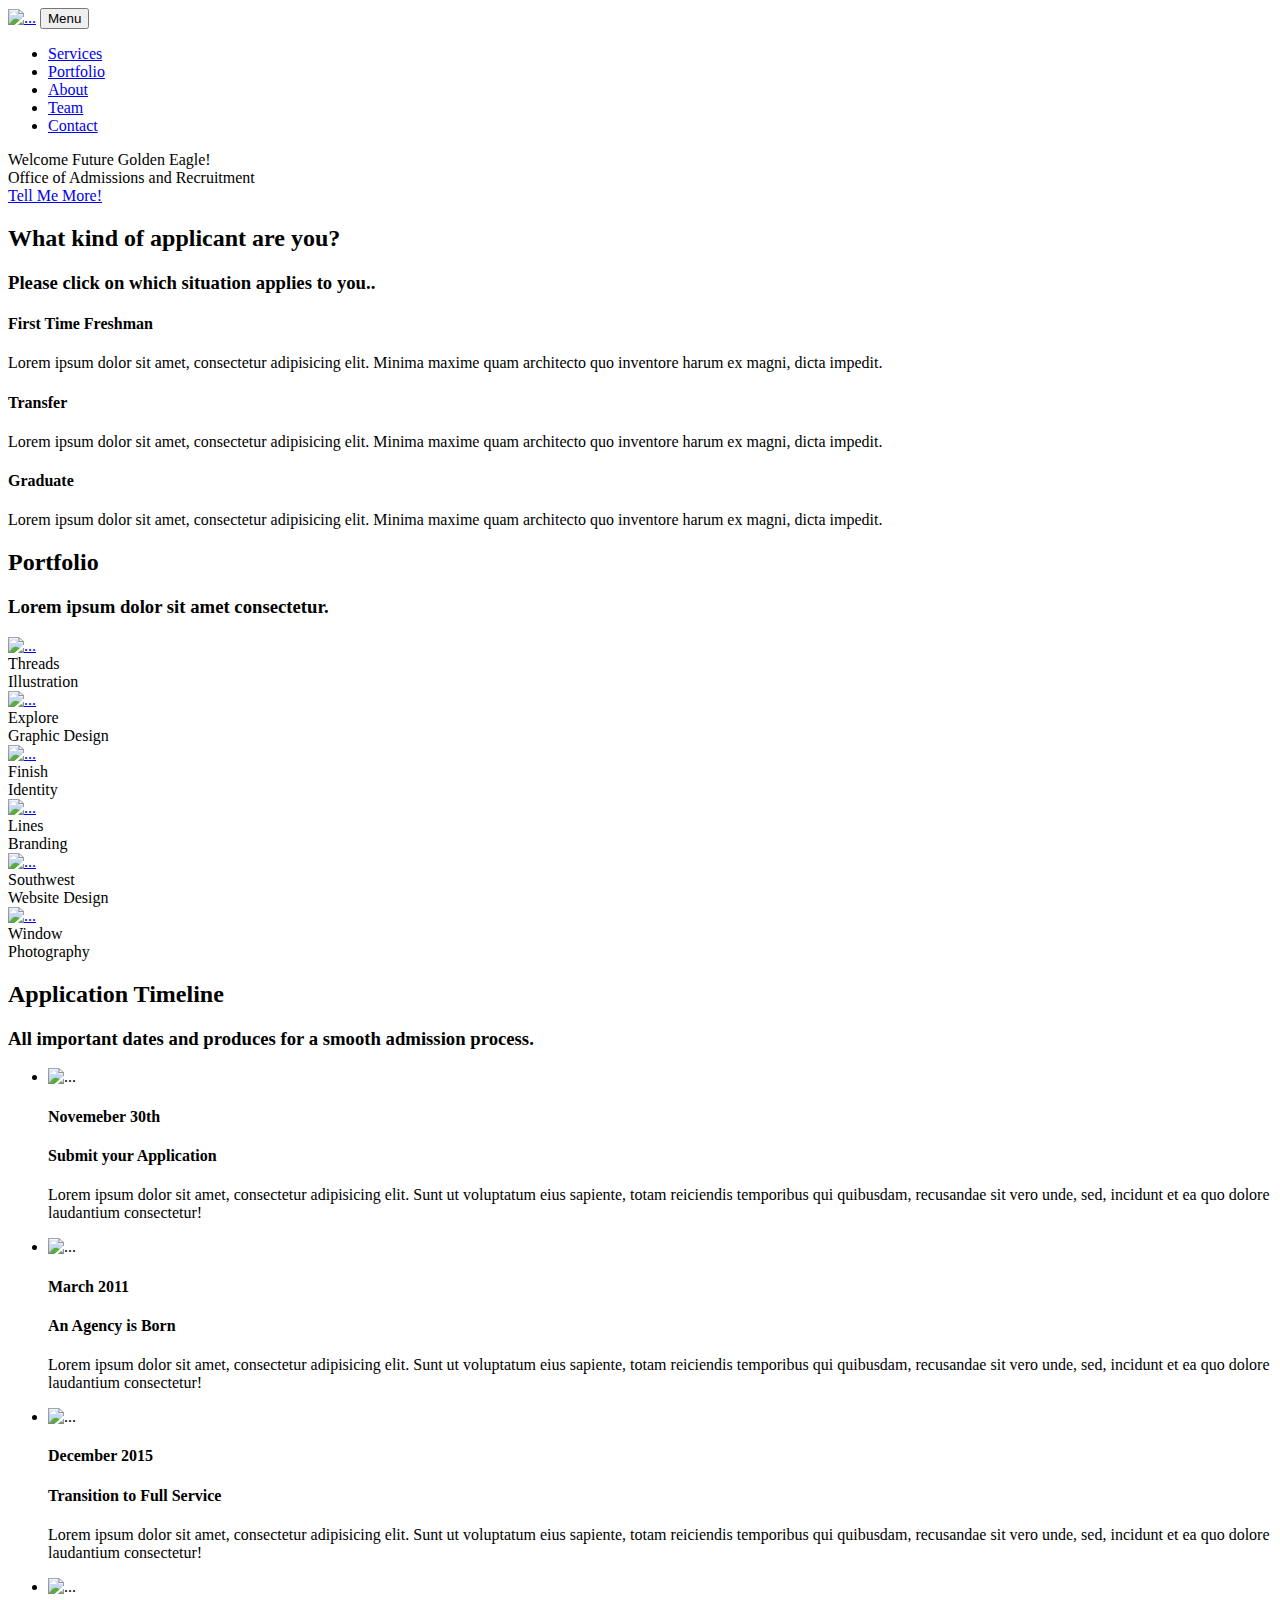
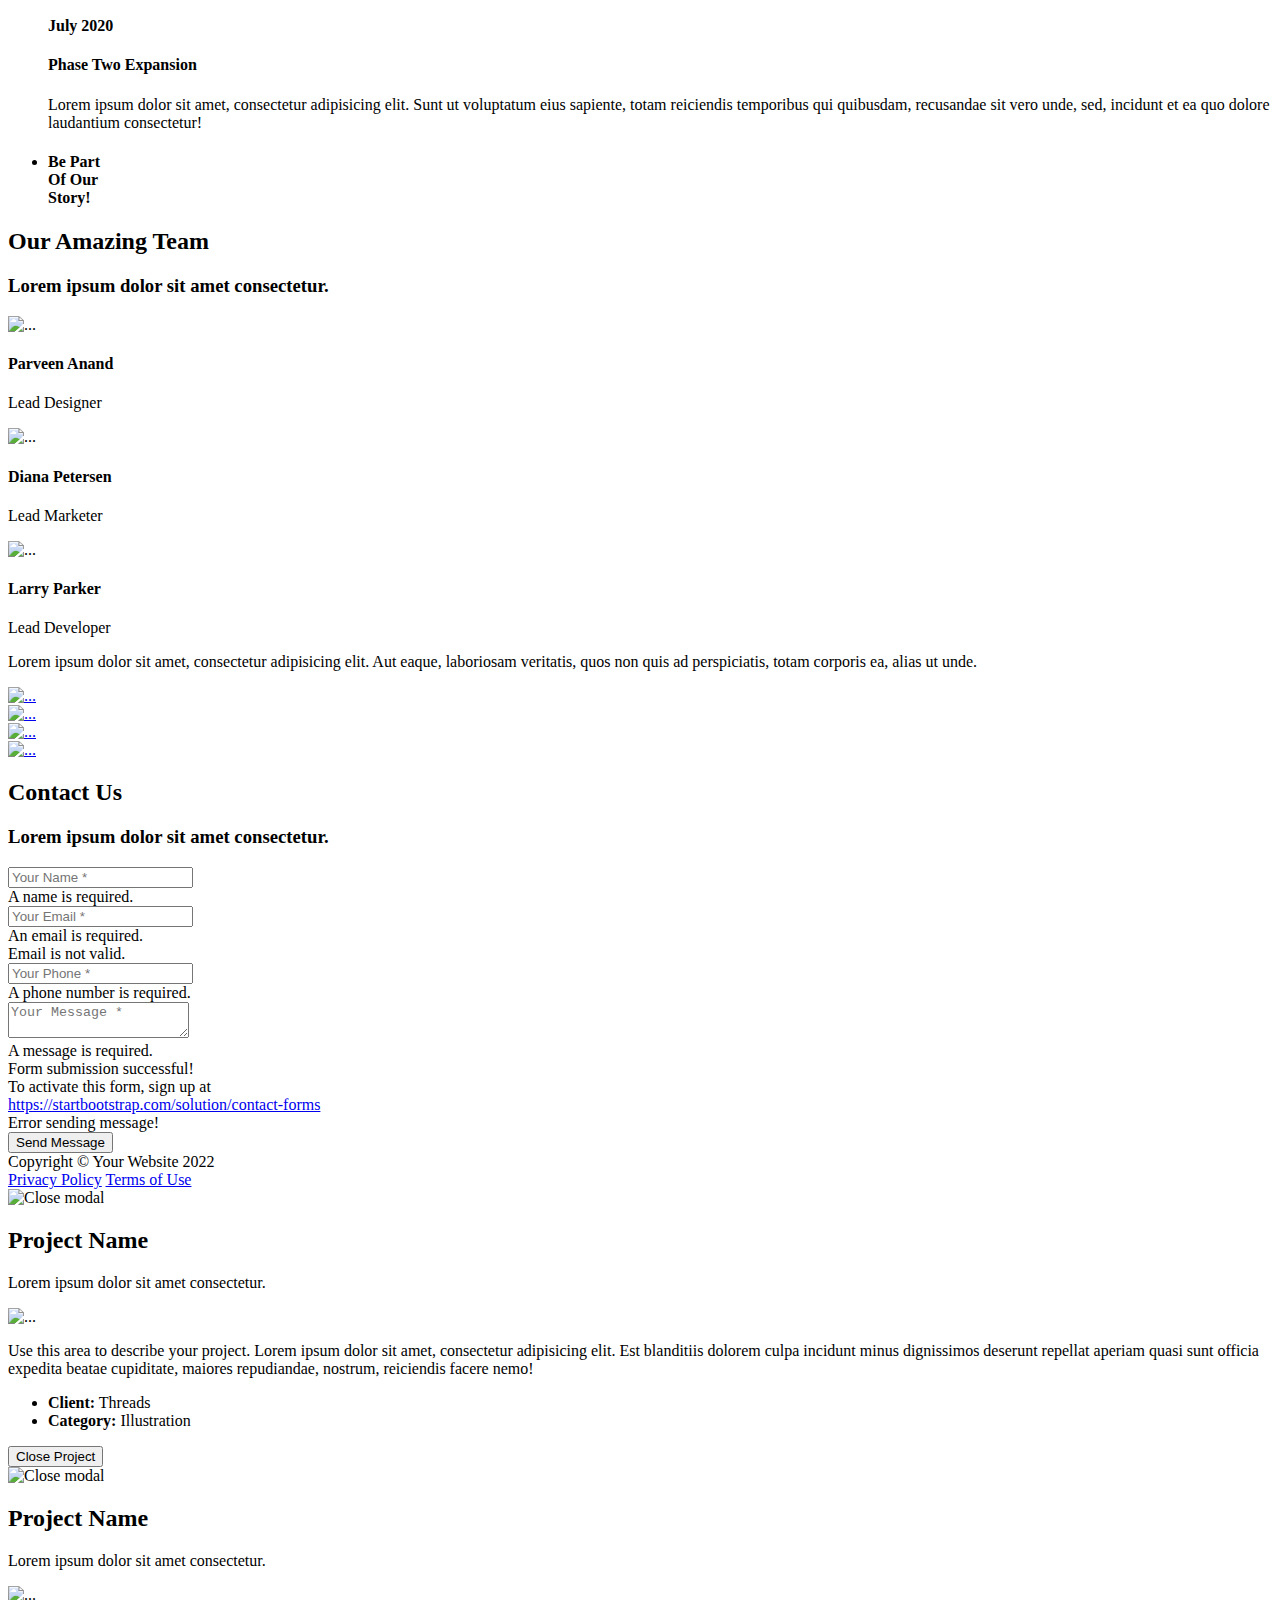
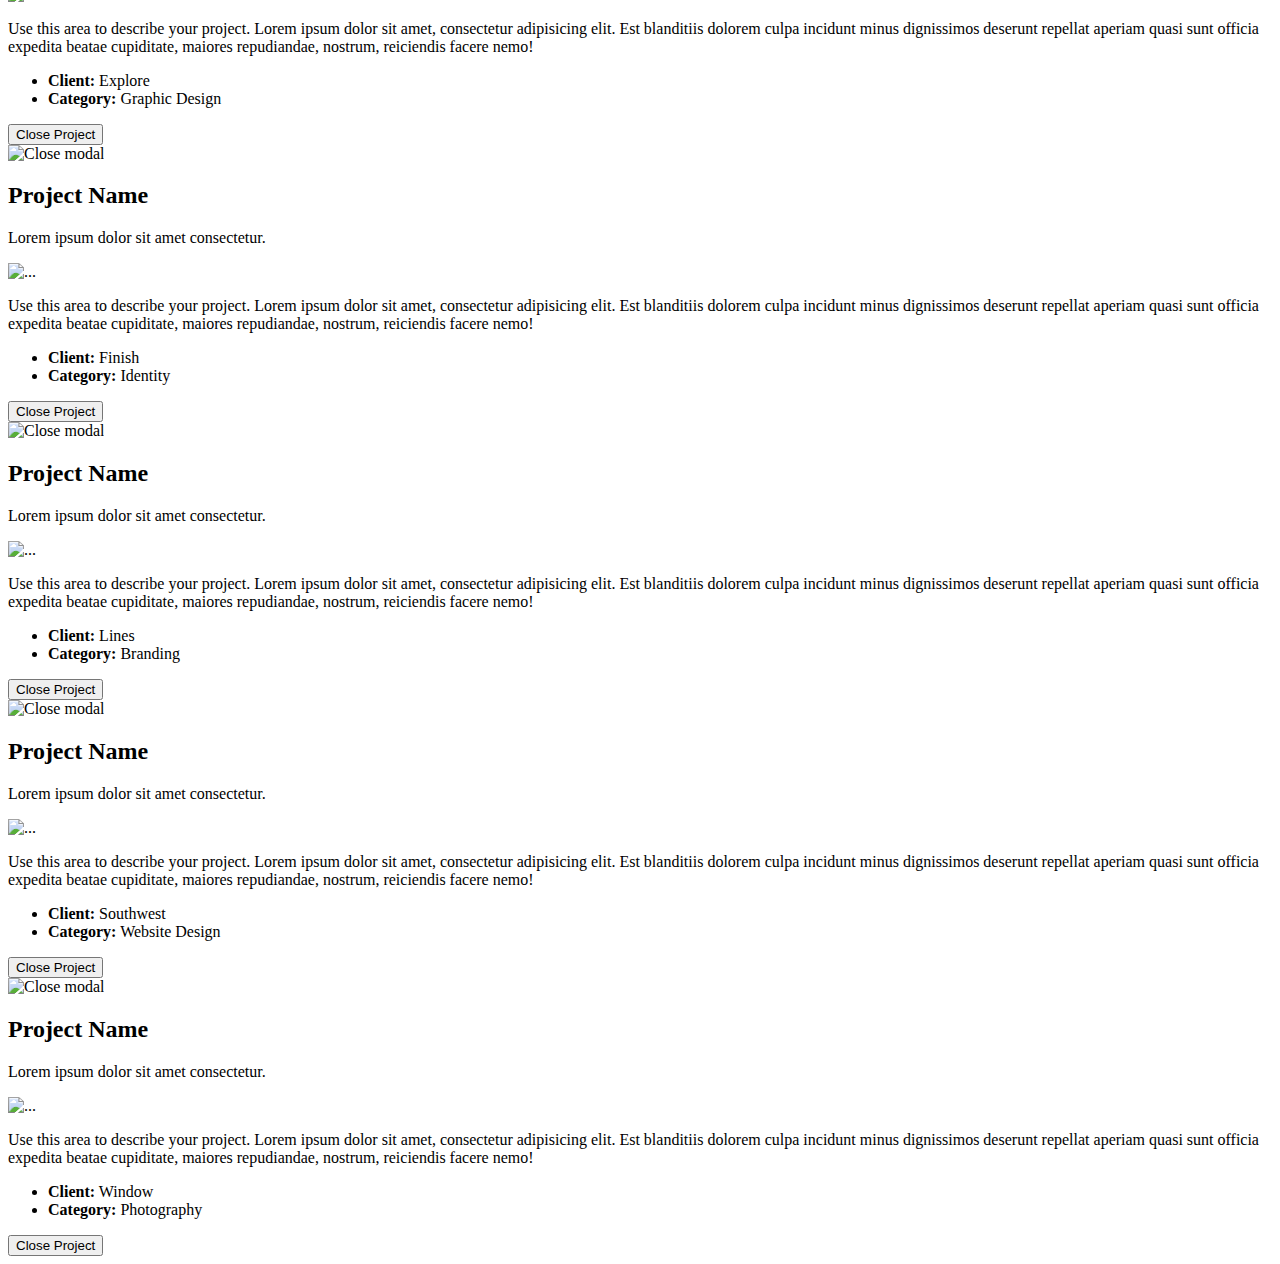
==== index.html @ dc0c499d "Add files via upload" ====
<!DOCTYPE html>
<html lang="en">
    <head>
        <meta charset="utf-8" />
        <meta name="viewport" content="width=device-width, initial-scale=1, shrink-to-fit=no" />
        <meta name="description" content="" />
        <meta name="author" content="" />
        <title>Agency - Start Bootstrap Theme</title>
        <!-- Favicon-->
        <link rel="icon" type="image/x-icon" href="assets/favicon.ico" />
        <!-- Font Awesome icons (free version)-->
        <script src="https://use.fontawesome.com/releases/v6.1.0/js/all.js" crossorigin="anonymous"></script>
        <!-- Google fonts-->
        <link href="https://fonts.googleapis.com/css?family=Montserrat:400,700" rel="stylesheet" type="text/css" />
        <link href="https://fonts.googleapis.com/css?family=Roboto+Slab:400,100,300,700" rel="stylesheet" type="text/css" />
        <!-- Core theme CSS (includes Bootstrap)-->
        <link href="css/styles.css" rel="stylesheet" />
    </head>
    <body id="page-top">
        <!-- Navigation-->
        <nav class="navbar navbar-expand-lg navbar-dark fixed-top" id="mainNav">
            <div class="container">
                <a class="navbar-brand" href="#page-top"><img src="assets/img/navbar-logo.svg" alt="..." /></a>
                <button class="navbar-toggler" type="button" data-bs-toggle="collapse" data-bs-target="#navbarResponsive" aria-controls="navbarResponsive" aria-expanded="false" aria-label="Toggle navigation">
                    Menu
                    <i class="fas fa-bars ms-1"></i>
                </button>
                <div class="collapse navbar-collapse" id="navbarResponsive">
                    <ul class="navbar-nav text-uppercase ms-auto py-4 py-lg-0">
                        <li class="nav-item"><a class="nav-link" href="#services">Services</a></li>
                        <li class="nav-item"><a class="nav-link" href="#portfolio">Portfolio</a></li>
                        <li class="nav-item"><a class="nav-link" href="#about">About</a></li>
                        <li class="nav-item"><a class="nav-link" href="#team">Team</a></li>
                        <li class="nav-item"><a class="nav-link" href="#contact">Contact</a></li>
                    </ul>
                </div>
            </div>
        </nav>
        <!-- Masthead-->
        <header class="masthead">
            <div class="container">
                <div class="masthead-subheading">Welcome Future Golden Eagle!</div>
                <div class="masthead-heading text-uppercase">Office of Admissions and Recruitment</div>
                <a class="btn btn-primary btn-xl text-uppercase" href="#services">Tell Me More!</a>
            </div>
        </header>
        <!-- Services-->
        <section class="page-section" id="services">
            <div class="container">
                <div class="text-center">
                    <h2 class="section-heading text-uppercase">What kind of applicant are you?</h2>
                    <h3 class="section-subheading text-muted">Please click on which situation applies to you..</h3>
                </div>
                <div class="row text-center">
                    <div class="col-md-4">
                        <span class="fa-stack fa-4x">
                            <i class="fas fa-circle fa-stack-2x text-primary"></i>
                            <i class="fas fa-graduation-cap fa-stack-1x fa-inverse"></i>
                        </span>
                        <h4 class="my-3">First Time Freshman</h4>
                        <p class="text-muted">Lorem ipsum dolor sit amet, consectetur adipisicing elit. Minima maxime quam architecto quo inventore harum ex magni, dicta impedit.</p>
                    </div>
                    <div class="col-md-4">
                        <span class="fa-stack fa-4x">
                            <i class="fas fa-circle fa-stack-2x text-primary"></i>
                            <i class="fas fa-graduation-cap fa-stack-1x fa-inverse"></i>
                        </span>
                        <h4 class="my-3">Transfer</h4>
                        <p class="text-muted">Lorem ipsum dolor sit amet, consectetur adipisicing elit. Minima maxime quam architecto quo inventore harum ex magni, dicta impedit.</p>
                    </div>
                    <div class="col-md-4">
                        <span class="fa-stack fa-4x">
                            <i class="fas fa-circle fa-stack-2x text-primary"></i>
                            <i class="fas fa-graduation-cap fa-stack-1x fa-inverse"></i>
                        </span>
                        <h4 class="my-3">Graduate</h4>
                        <p class="text-muted">Lorem ipsum dolor sit amet, consectetur adipisicing elit. Minima maxime quam architecto quo inventore harum ex magni, dicta impedit.</p>
                    </div>
                </div>
            </div>
        </section>
        <!-- Portfolio Grid-->
        <section class="page-section bg-light" id="portfolio">
            <div class="container">
                <div class="text-center">
                    <h2 class="section-heading text-uppercase">Portfolio</h2>
                    <h3 class="section-subheading text-muted">Lorem ipsum dolor sit amet consectetur.</h3>
                </div>
                <div class="row">
                    <div class="col-lg-4 col-sm-6 mb-4">
                        <!-- Portfolio item 1-->
                        <div class="portfolio-item">
                            <a class="portfolio-link" data-bs-toggle="modal" href="#portfolioModal1">
                                <div class="portfolio-hover">
                                    <div class="portfolio-hover-content"><i class="fas fa-plus fa-3x"></i></div>
                                </div>
                                <img class="img-fluid" src="assets/img/portfolio/1.jpg" alt="..." />
                            </a>
                            <div class="portfolio-caption">
                                <div class="portfolio-caption-heading">Threads</div>
                                <div class="portfolio-caption-subheading text-muted">Illustration</div>
                            </div>
                        </div>
                    </div>
                    <div class="col-lg-4 col-sm-6 mb-4">
                        <!-- Portfolio item 2-->
                        <div class="portfolio-item">
                            <a class="portfolio-link" data-bs-toggle="modal" href="#portfolioModal2">
                                <div class="portfolio-hover">
                                    <div class="portfolio-hover-content"><i class="fas fa-plus fa-3x"></i></div>
                                </div>
                                <img class="img-fluid" src="assets/img/portfolio/2.jpg" alt="..." />
                            </a>
                            <div class="portfolio-caption">
                                <div class="portfolio-caption-heading">Explore</div>
                                <div class="portfolio-caption-subheading text-muted">Graphic Design</div>
                            </div>
                        </div>
                    </div>
                    <div class="col-lg-4 col-sm-6 mb-4">
                        <!-- Portfolio item 3-->
                        <div class="portfolio-item">
                            <a class="portfolio-link" data-bs-toggle="modal" href="#portfolioModal3">
                                <div class="portfolio-hover">
                                    <div class="portfolio-hover-content"><i class="fas fa-plus fa-3x"></i></div>
                                </div>
                                <img class="img-fluid" src="assets/img/portfolio/3.jpg" alt="..." />
                            </a>
                            <div class="portfolio-caption">
                                <div class="portfolio-caption-heading">Finish</div>
                                <div class="portfolio-caption-subheading text-muted">Identity</div>
                            </div>
                        </div>
                    </div>
                    <div class="col-lg-4 col-sm-6 mb-4 mb-lg-0">
                        <!-- Portfolio item 4-->
                        <div class="portfolio-item">
                            <a class="portfolio-link" data-bs-toggle="modal" href="#portfolioModal4">
                                <div class="portfolio-hover">
                                    <div class="portfolio-hover-content"><i class="fas fa-plus fa-3x"></i></div>
                                </div>
                                <img class="img-fluid" src="assets/img/portfolio/4.jpg" alt="..." />
                            </a>
                            <div class="portfolio-caption">
                                <div class="portfolio-caption-heading">Lines</div>
                                <div class="portfolio-caption-subheading text-muted">Branding</div>
                            </div>
                        </div>
                    </div>
                    <div class="col-lg-4 col-sm-6 mb-4 mb-sm-0">
                        <!-- Portfolio item 5-->
                        <div class="portfolio-item">
                            <a class="portfolio-link" data-bs-toggle="modal" href="#portfolioModal5">
                                <div class="portfolio-hover">
                                    <div class="portfolio-hover-content"><i class="fas fa-plus fa-3x"></i></div>
                                </div>
                                <img class="img-fluid" src="assets/img/portfolio/5.jpg" alt="..." />
                            </a>
                            <div class="portfolio-caption">
                                <div class="portfolio-caption-heading">Southwest</div>
                                <div class="portfolio-caption-subheading text-muted">Website Design</div>
                            </div>
                        </div>
                    </div>
                    <div class="col-lg-4 col-sm-6">
                        <!-- Portfolio item 6-->
                        <div class="portfolio-item">
                            <a class="portfolio-link" data-bs-toggle="modal" href="#portfolioModal6">
                                <div class="portfolio-hover">
                                    <div class="portfolio-hover-content"><i class="fas fa-plus fa-3x"></i></div>
                                </div>
                                <img class="img-fluid" src="assets/img/portfolio/6.jpg" alt="..." />
                            </a>
                            <div class="portfolio-caption">
                                <div class="portfolio-caption-heading">Window</div>
                                <div class="portfolio-caption-subheading text-muted">Photography</div>
                            </div>
                        </div>
                    </div>
                </div>
            </div>
        </section>
        <!-- About-->
        <section class="page-section" id="about">
            <div class="container">
                <div class="text-center">
                    <h2 class="section-heading text-uppercase">Application Timeline</h2>
                    <h3 class="section-subheading text-muted">All important dates and produces for a smooth admission process.</h3>
                </div>
                <ul class="timeline">
                    <li>
                        <div class="timeline-image"><img class="rounded-circle img-fluid" src="assets/img/about/1.jpg" alt="..." /></div>
                        <div class="timeline-panel">
                            <div class="timeline-heading">
                                <h4>Novemeber 30th</h4>
                                <h4 class="subheading">Submit your Application</h4>
                            </div>
                            <div class="timeline-body"><p class="text-muted">Lorem ipsum dolor sit amet, consectetur adipisicing elit. Sunt ut voluptatum eius sapiente, totam reiciendis temporibus qui quibusdam, recusandae sit vero unde, sed, incidunt et ea quo dolore laudantium consectetur!</p></div>
                        </div>
                    </li>
                    <li class="timeline-inverted">
                        <div class="timeline-image"><img class="rounded-circle img-fluid" src="assets/img/about/2.jpg" alt="..." /></div>
                        <div class="timeline-panel">
                            <div class="timeline-heading">
                                <h4>March 2011</h4>
                                <h4 class="subheading">An Agency is Born</h4>
                            </div>
                            <div class="timeline-body"><p class="text-muted">Lorem ipsum dolor sit amet, consectetur adipisicing elit. Sunt ut voluptatum eius sapiente, totam reiciendis temporibus qui quibusdam, recusandae sit vero unde, sed, incidunt et ea quo dolore laudantium consectetur!</p></div>
                        </div>
                    </li>
                    <li>
                        <div class="timeline-image"><img class="rounded-circle img-fluid" src="assets/img/about/3.jpg" alt="..." /></div>
                        <div class="timeline-panel">
                            <div class="timeline-heading">
                                <h4>December 2015</h4>
                                <h4 class="subheading">Transition to Full Service</h4>
                            </div>
                            <div class="timeline-body"><p class="text-muted">Lorem ipsum dolor sit amet, consectetur adipisicing elit. Sunt ut voluptatum eius sapiente, totam reiciendis temporibus qui quibusdam, recusandae sit vero unde, sed, incidunt et ea quo dolore laudantium consectetur!</p></div>
                        </div>
                    </li>
                    <li class="timeline-inverted">
                        <div class="timeline-image"><img class="rounded-circle img-fluid" src="assets/img/about/4.jpg" alt="..." /></div>
                        <div class="timeline-panel">
                            <div class="timeline-heading">
                                <h4>July 2020</h4>
                                <h4 class="subheading">Phase Two Expansion</h4>
                            </div>
                            <div class="timeline-body"><p class="text-muted">Lorem ipsum dolor sit amet, consectetur adipisicing elit. Sunt ut voluptatum eius sapiente, totam reiciendis temporibus qui quibusdam, recusandae sit vero unde, sed, incidunt et ea quo dolore laudantium consectetur!</p></div>
                        </div>
                    </li>
                    <li class="timeline-inverted">
                        <div class="timeline-image">
                            <h4>
                                Be Part
                                <br />
                                Of Our
                                <br />
                                Story!
                            </h4>
                        </div>
                    </li>
                </ul>
            </div>
        </section>
        <!-- Team-->
        <section class="page-section bg-light" id="team">
            <div class="container">
                <div class="text-center">
                    <h2 class="section-heading text-uppercase">Our Amazing Team</h2>
                    <h3 class="section-subheading text-muted">Lorem ipsum dolor sit amet consectetur.</h3>
                </div>
                <div class="row">
                    <div class="col-lg-4">
                        <div class="team-member">
                            <img class="mx-auto rounded-circle" src="assets/img/team/1.jpg" alt="..." />
                            <h4>Parveen Anand</h4>
                            <p class="text-muted">Lead Designer</p>
                            <a class="btn btn-dark btn-social mx-2" href="#!" aria-label="Parveen Anand Twitter Profile"><i class="fab fa-twitter"></i></a>
                            <a class="btn btn-dark btn-social mx-2" href="#!" aria-label="Parveen Anand Facebook Profile"><i class="fab fa-facebook-f"></i></a>
                            <a class="btn btn-dark btn-social mx-2" href="#!" aria-label="Parveen Anand LinkedIn Profile"><i class="fab fa-linkedin-in"></i></a>
                        </div>
                    </div>
                    <div class="col-lg-4">
                        <div class="team-member">
                            <img class="mx-auto rounded-circle" src="assets/img/team/2.jpg" alt="..." />
                            <h4>Diana Petersen</h4>
                            <p class="text-muted">Lead Marketer</p>
                            <a class="btn btn-dark btn-social mx-2" href="#!" aria-label="Diana Petersen Twitter Profile"><i class="fab fa-twitter"></i></a>
                            <a class="btn btn-dark btn-social mx-2" href="#!" aria-label="Diana Petersen Facebook Profile"><i class="fab fa-facebook-f"></i></a>
                            <a class="btn btn-dark btn-social mx-2" href="#!" aria-label="Diana Petersen LinkedIn Profile"><i class="fab fa-linkedin-in"></i></a>
                        </div>
                    </div>
                    <div class="col-lg-4">
                        <div class="team-member">
                            <img class="mx-auto rounded-circle" src="assets/img/team/3.jpg" alt="..." />
                            <h4>Larry Parker</h4>
                            <p class="text-muted">Lead Developer</p>
                            <a class="btn btn-dark btn-social mx-2" href="#!" aria-label="Larry Parker Twitter Profile"><i class="fab fa-twitter"></i></a>
                            <a class="btn btn-dark btn-social mx-2" href="#!" aria-label="Larry Parker Facebook Profile"><i class="fab fa-facebook-f"></i></a>
                            <a class="btn btn-dark btn-social mx-2" href="#!" aria-label="Larry Parker LinkedIn Profile"><i class="fab fa-linkedin-in"></i></a>
                        </div>
                    </div>
                </div>
                <div class="row">
                    <div class="col-lg-8 mx-auto text-center"><p class="large text-muted">Lorem ipsum dolor sit amet, consectetur adipisicing elit. Aut eaque, laboriosam veritatis, quos non quis ad perspiciatis, totam corporis ea, alias ut unde.</p></div>
                </div>
            </div>
        </section>
        <!-- Clients-->
        <div class="py-5">
            <div class="container">
                <div class="row align-items-center">
                    <div class="col-md-3 col-sm-6 my-3">
                        <a href="#!"><img class="img-fluid img-brand d-block mx-auto" src="assets/img/logos/microsoft.svg" alt="..." aria-label="Microsoft Logo" /></a>
                    </div>
                    <div class="col-md-3 col-sm-6 my-3">
                        <a href="#!"><img class="img-fluid img-brand d-block mx-auto" src="assets/img/logos/google.svg" alt="..." aria-label="Google Logo" /></a>
                    </div>
                    <div class="col-md-3 col-sm-6 my-3">
                        <a href="#!"><img class="img-fluid img-brand d-block mx-auto" src="assets/img/logos/facebook.svg" alt="..." aria-label="Facebook Logo" /></a>
                    </div>
                    <div class="col-md-3 col-sm-6 my-3">
                        <a href="#!"><img class="img-fluid img-brand d-block mx-auto" src="assets/img/logos/ibm.svg" alt="..." aria-label="IBM Logo" /></a>
                    </div>
                </div>
            </div>
        </div>
        <!-- Contact-->
        <section class="page-section" id="contact">
            <div class="container">
                <div class="text-center">
                    <h2 class="section-heading text-uppercase">Contact Us</h2>
                    <h3 class="section-subheading text-muted">Lorem ipsum dolor sit amet consectetur.</h3>
                </div>
                <!-- * * * * * * * * * * * * * * *-->
                <!-- * * SB Forms Contact Form * *-->
                <!-- * * * * * * * * * * * * * * *-->
                <!-- This form is pre-integrated with SB Forms.-->
                <!-- To make this form functional, sign up at-->
                <!-- https://startbootstrap.com/solution/contact-forms-->
                <!-- to get an API token!-->
                <form id="contactForm" data-sb-form-api-token="API_TOKEN">
                    <div class="row align-items-stretch mb-5">
                        <div class="col-md-6">
                            <div class="form-group">
                                <!-- Name input-->
                                <input class="form-control" id="name" type="text" placeholder="Your Name *" data-sb-validations="required" />
                                <div class="invalid-feedback" data-sb-feedback="name:required">A name is required.</div>
                            </div>
                            <div class="form-group">
                                <!-- Email address input-->
                                <input class="form-control" id="email" type="email" placeholder="Your Email *" data-sb-validations="required,email" />
                                <div class="invalid-feedback" data-sb-feedback="email:required">An email is required.</div>
                                <div class="invalid-feedback" data-sb-feedback="email:email">Email is not valid.</div>
                            </div>
                            <div class="form-group mb-md-0">
                                <!-- Phone number input-->
                                <input class="form-control" id="phone" type="tel" placeholder="Your Phone *" data-sb-validations="required" />
                                <div class="invalid-feedback" data-sb-feedback="phone:required">A phone number is required.</div>
                            </div>
                        </div>
                        <div class="col-md-6">
                            <div class="form-group form-group-textarea mb-md-0">
                                <!-- Message input-->
                                <textarea class="form-control" id="message" placeholder="Your Message *" data-sb-validations="required"></textarea>
                                <div class="invalid-feedback" data-sb-feedback="message:required">A message is required.</div>
                            </div>
                        </div>
                    </div>
                    <!-- Submit success message-->
                    <!---->
                    <!-- This is what your users will see when the form-->
                    <!-- has successfully submitted-->
                    <div class="d-none" id="submitSuccessMessage">
                        <div class="text-center text-white mb-3">
                            <div class="fw-bolder">Form submission successful!</div>
                            To activate this form, sign up at
                            <br />
                            <a href="https://startbootstrap.com/solution/contact-forms">https://startbootstrap.com/solution/contact-forms</a>
                        </div>
                    </div>
                    <!-- Submit error message-->
                    <!---->
                    <!-- This is what your users will see when there is-->
                    <!-- an error submitting the form-->
                    <div class="d-none" id="submitErrorMessage"><div class="text-center text-danger mb-3">Error sending message!</div></div>
                    <!-- Submit Button-->
                    <div class="text-center"><button class="btn btn-primary btn-xl text-uppercase disabled" id="submitButton" type="submit">Send Message</button></div>
                </form>
            </div>
        </section>
        <!-- Footer-->
        <footer class="footer py-4">
            <div class="container">
                <div class="row align-items-center">
                    <div class="col-lg-4 text-lg-start">Copyright &copy; Your Website 2022</div>
                    <div class="col-lg-4 my-3 my-lg-0">
                        <a class="btn btn-dark btn-social mx-2" href="#!" aria-label="Twitter"><i class="fab fa-twitter"></i></a>
                        <a class="btn btn-dark btn-social mx-2" href="#!" aria-label="Facebook"><i class="fab fa-facebook-f"></i></a>
                        <a class="btn btn-dark btn-social mx-2" href="#!" aria-label="LinkedIn"><i class="fab fa-linkedin-in"></i></a>
                    </div>
                    <div class="col-lg-4 text-lg-end">
                        <a class="link-dark text-decoration-none me-3" href="#!">Privacy Policy</a>
                        <a class="link-dark text-decoration-none" href="#!">Terms of Use</a>
                    </div>
                </div>
            </div>
        </footer>
        <!-- Portfolio Modals-->
        <!-- Portfolio item 1 modal popup-->
        <div class="portfolio-modal modal fade" id="portfolioModal1" tabindex="-1" role="dialog" aria-hidden="true">
            <div class="modal-dialog">
                <div class="modal-content">
                    <div class="close-modal" data-bs-dismiss="modal"><img src="assets/img/close-icon.svg" alt="Close modal" /></div>
                    <div class="container">
                        <div class="row justify-content-center">
                            <div class="col-lg-8">
                                <div class="modal-body">
                                    <!-- Project details-->
                                    <h2 class="text-uppercase">Project Name</h2>
                                    <p class="item-intro text-muted">Lorem ipsum dolor sit amet consectetur.</p>
                                    <img class="img-fluid d-block mx-auto" src="assets/img/portfolio/1.jpg" alt="..." />
                                    <p>Use this area to describe your project. Lorem ipsum dolor sit amet, consectetur adipisicing elit. Est blanditiis dolorem culpa incidunt minus dignissimos deserunt repellat aperiam quasi sunt officia expedita beatae cupiditate, maiores repudiandae, nostrum, reiciendis facere nemo!</p>
                                    <ul class="list-inline">
                                        <li>
                                            <strong>Client:</strong>
                                            Threads
                                        </li>
                                        <li>
                                            <strong>Category:</strong>
                                            Illustration
                                        </li>
                                    </ul>
                                    <button class="btn btn-primary btn-xl text-uppercase" data-bs-dismiss="modal" type="button">
                                        <i class="fas fa-xmark me-1"></i>
                                        Close Project
                                    </button>
                                </div>
                            </div>
                        </div>
                    </div>
                </div>
            </div>
        </div>
        <!-- Portfolio item 2 modal popup-->
        <div class="portfolio-modal modal fade" id="portfolioModal2" tabindex="-1" role="dialog" aria-hidden="true">
            <div class="modal-dialog">
                <div class="modal-content">
                    <div class="close-modal" data-bs-dismiss="modal"><img src="assets/img/close-icon.svg" alt="Close modal" /></div>
                    <div class="container">
                        <div class="row justify-content-center">
                            <div class="col-lg-8">
                                <div class="modal-body">
                                    <!-- Project details-->
                                    <h2 class="text-uppercase">Project Name</h2>
                                    <p class="item-intro text-muted">Lorem ipsum dolor sit amet consectetur.</p>
                                    <img class="img-fluid d-block mx-auto" src="assets/img/portfolio/2.jpg" alt="..." />
                                    <p>Use this area to describe your project. Lorem ipsum dolor sit amet, consectetur adipisicing elit. Est blanditiis dolorem culpa incidunt minus dignissimos deserunt repellat aperiam quasi sunt officia expedita beatae cupiditate, maiores repudiandae, nostrum, reiciendis facere nemo!</p>
                                    <ul class="list-inline">
                                        <li>
                                            <strong>Client:</strong>
                                            Explore
                                        </li>
                                        <li>
                                            <strong>Category:</strong>
                                            Graphic Design
                                        </li>
                                    </ul>
                                    <button class="btn btn-primary btn-xl text-uppercase" data-bs-dismiss="modal" type="button">
                                        <i class="fas fa-xmark me-1"></i>
                                        Close Project
                                    </button>
                                </div>
                            </div>
                        </div>
                    </div>
                </div>
            </div>
        </div>
        <!-- Portfolio item 3 modal popup-->
        <div class="portfolio-modal modal fade" id="portfolioModal3" tabindex="-1" role="dialog" aria-hidden="true">
            <div class="modal-dialog">
                <div class="modal-content">
                    <div class="close-modal" data-bs-dismiss="modal"><img src="assets/img/close-icon.svg" alt="Close modal" /></div>
                    <div class="container">
                        <div class="row justify-content-center">
                            <div class="col-lg-8">
                                <div class="modal-body">
                                    <!-- Project details-->
                                    <h2 class="text-uppercase">Project Name</h2>
                                    <p class="item-intro text-muted">Lorem ipsum dolor sit amet consectetur.</p>
                                    <img class="img-fluid d-block mx-auto" src="assets/img/portfolio/3.jpg" alt="..." />
                                    <p>Use this area to describe your project. Lorem ipsum dolor sit amet, consectetur adipisicing elit. Est blanditiis dolorem culpa incidunt minus dignissimos deserunt repellat aperiam quasi sunt officia expedita beatae cupiditate, maiores repudiandae, nostrum, reiciendis facere nemo!</p>
                                    <ul class="list-inline">
                                        <li>
                                            <strong>Client:</strong>
                                            Finish
                                        </li>
                                        <li>
                                            <strong>Category:</strong>
                                            Identity
                                        </li>
                                    </ul>
                                    <button class="btn btn-primary btn-xl text-uppercase" data-bs-dismiss="modal" type="button">
                                        <i class="fas fa-xmark me-1"></i>
                                        Close Project
                                    </button>
                                </div>
                            </div>
                        </div>
                    </div>
                </div>
            </div>
        </div>
        <!-- Portfolio item 4 modal popup-->
        <div class="portfolio-modal modal fade" id="portfolioModal4" tabindex="-1" role="dialog" aria-hidden="true">
            <div class="modal-dialog">
                <div class="modal-content">
                    <div class="close-modal" data-bs-dismiss="modal"><img src="assets/img/close-icon.svg" alt="Close modal" /></div>
                    <div class="container">
                        <div class="row justify-content-center">
                            <div class="col-lg-8">
                                <div class="modal-body">
                                    <!-- Project details-->
                                    <h2 class="text-uppercase">Project Name</h2>
                                    <p class="item-intro text-muted">Lorem ipsum dolor sit amet consectetur.</p>
                                    <img class="img-fluid d-block mx-auto" src="assets/img/portfolio/4.jpg" alt="..." />
                                    <p>Use this area to describe your project. Lorem ipsum dolor sit amet, consectetur adipisicing elit. Est blanditiis dolorem culpa incidunt minus dignissimos deserunt repellat aperiam quasi sunt officia expedita beatae cupiditate, maiores repudiandae, nostrum, reiciendis facere nemo!</p>
                                    <ul class="list-inline">
                                        <li>
                                            <strong>Client:</strong>
                                            Lines
                                        </li>
                                        <li>
                                            <strong>Category:</strong>
                                            Branding
                                        </li>
                                    </ul>
                                    <button class="btn btn-primary btn-xl text-uppercase" data-bs-dismiss="modal" type="button">
                                        <i class="fas fa-xmark me-1"></i>
                                        Close Project
                                    </button>
                                </div>
                            </div>
                        </div>
                    </div>
                </div>
            </div>
        </div>
        <!-- Portfolio item 5 modal popup-->
        <div class="portfolio-modal modal fade" id="portfolioModal5" tabindex="-1" role="dialog" aria-hidden="true">
            <div class="modal-dialog">
                <div class="modal-content">
                    <div class="close-modal" data-bs-dismiss="modal"><img src="assets/img/close-icon.svg" alt="Close modal" /></div>
                    <div class="container">
                        <div class="row justify-content-center">
                            <div class="col-lg-8">
                                <div class="modal-body">
                                    <!-- Project details-->
                                    <h2 class="text-uppercase">Project Name</h2>
                                    <p class="item-intro text-muted">Lorem ipsum dolor sit amet consectetur.</p>
                                    <img class="img-fluid d-block mx-auto" src="assets/img/portfolio/5.jpg" alt="..." />
                                    <p>Use this area to describe your project. Lorem ipsum dolor sit amet, consectetur adipisicing elit. Est blanditiis dolorem culpa incidunt minus dignissimos deserunt repellat aperiam quasi sunt officia expedita beatae cupiditate, maiores repudiandae, nostrum, reiciendis facere nemo!</p>
                                    <ul class="list-inline">
                                        <li>
                                            <strong>Client:</strong>
                                            Southwest
                                        </li>
                                        <li>
                                            <strong>Category:</strong>
                                            Website Design
                                        </li>
                                    </ul>
                                    <button class="btn btn-primary btn-xl text-uppercase" data-bs-dismiss="modal" type="button">
                                        <i class="fas fa-xmark me-1"></i>
                                        Close Project
                                    </button>
                                </div>
                            </div>
                        </div>
                    </div>
                </div>
            </div>
        </div>
        <!-- Portfolio item 6 modal popup-->
        <div class="portfolio-modal modal fade" id="portfolioModal6" tabindex="-1" role="dialog" aria-hidden="true">
            <div class="modal-dialog">
                <div class="modal-content">
                    <div class="close-modal" data-bs-dismiss="modal"><img src="assets/img/close-icon.svg" alt="Close modal" /></div>
                    <div class="container">
                        <div class="row justify-content-center">
                            <div class="col-lg-8">
                                <div class="modal-body">
                                    <!-- Project details-->
                                    <h2 class="text-uppercase">Project Name</h2>
                                    <p class="item-intro text-muted">Lorem ipsum dolor sit amet consectetur.</p>
                                    <img class="img-fluid d-block mx-auto" src="assets/img/portfolio/6.jpg" alt="..." />
                                    <p>Use this area to describe your project. Lorem ipsum dolor sit amet, consectetur adipisicing elit. Est blanditiis dolorem culpa incidunt minus dignissimos deserunt repellat aperiam quasi sunt officia expedita beatae cupiditate, maiores repudiandae, nostrum, reiciendis facere nemo!</p>
                                    <ul class="list-inline">
                                        <li>
                                            <strong>Client:</strong>
                                            Window
                                        </li>
                                        <li>
                                            <strong>Category:</strong>
                                            Photography
                                        </li>
                                    </ul>
                                    <button class="btn btn-primary btn-xl text-uppercase" data-bs-dismiss="modal" type="button">
                                        <i class="fas fa-xmark me-1"></i>
                                        Close Project
                                    </button>
                                </div>
                            </div>
                        </div>
                    </div>
                </div>
            </div>
        </div>
        <!-- Bootstrap core JS-->
        <script src="https://cdn.jsdelivr.net/npm/bootstrap@5.1.3/dist/js/bootstrap.bundle.min.js"></script>
        <!-- Core theme JS-->
        <script src="js/scripts.js"></script>
        <!-- * * * * * * * * * * * * * * * * * * * * * * * * * * * * * * * * * * * * * * * *-->
        <!-- * *                               SB Forms JS                               * *-->
        <!-- * * Activate your form at https://startbootstrap.com/solution/contact-forms * *-->
        <!-- * * * * * * * * * * * * * * * * * * * * * * * * * * * * * * * * * * * * * * * *-->
        <script src="https://cdn.startbootstrap.com/sb-forms-latest.js"></script>
    </body>
</html>
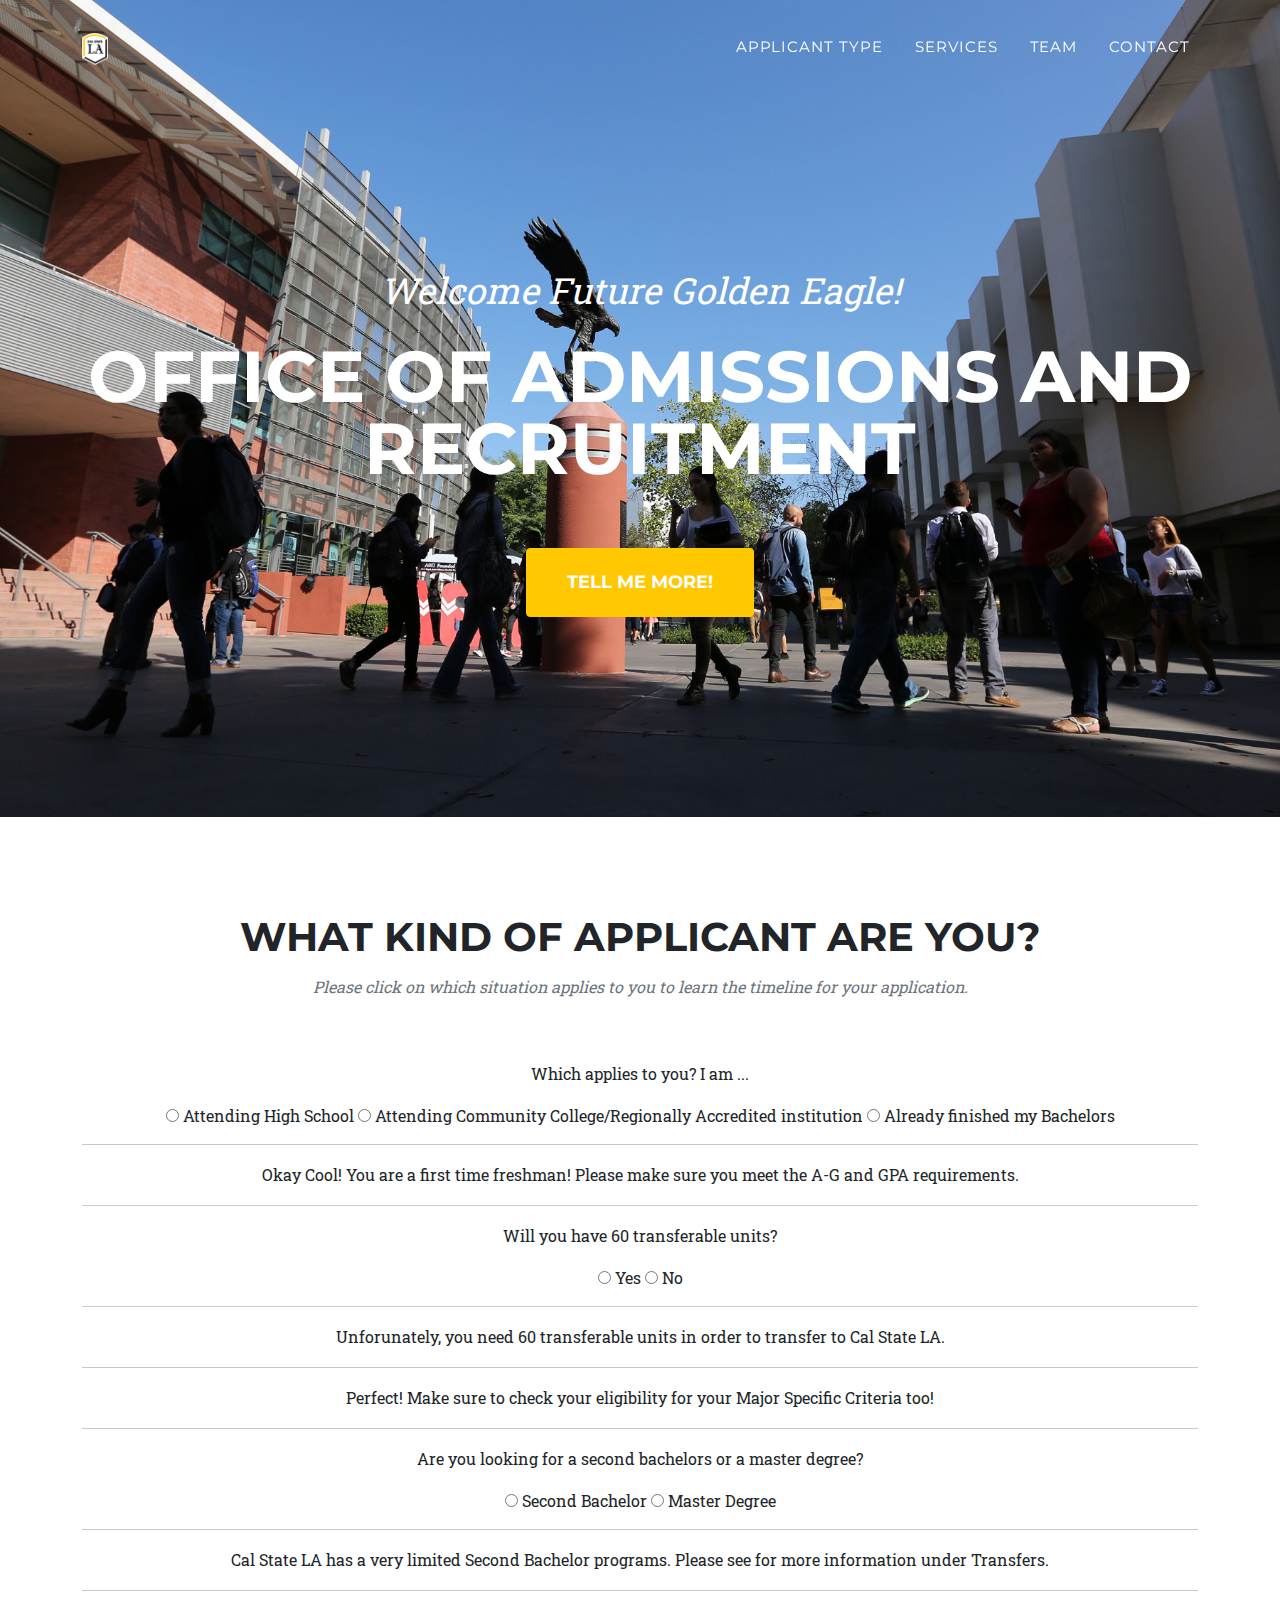
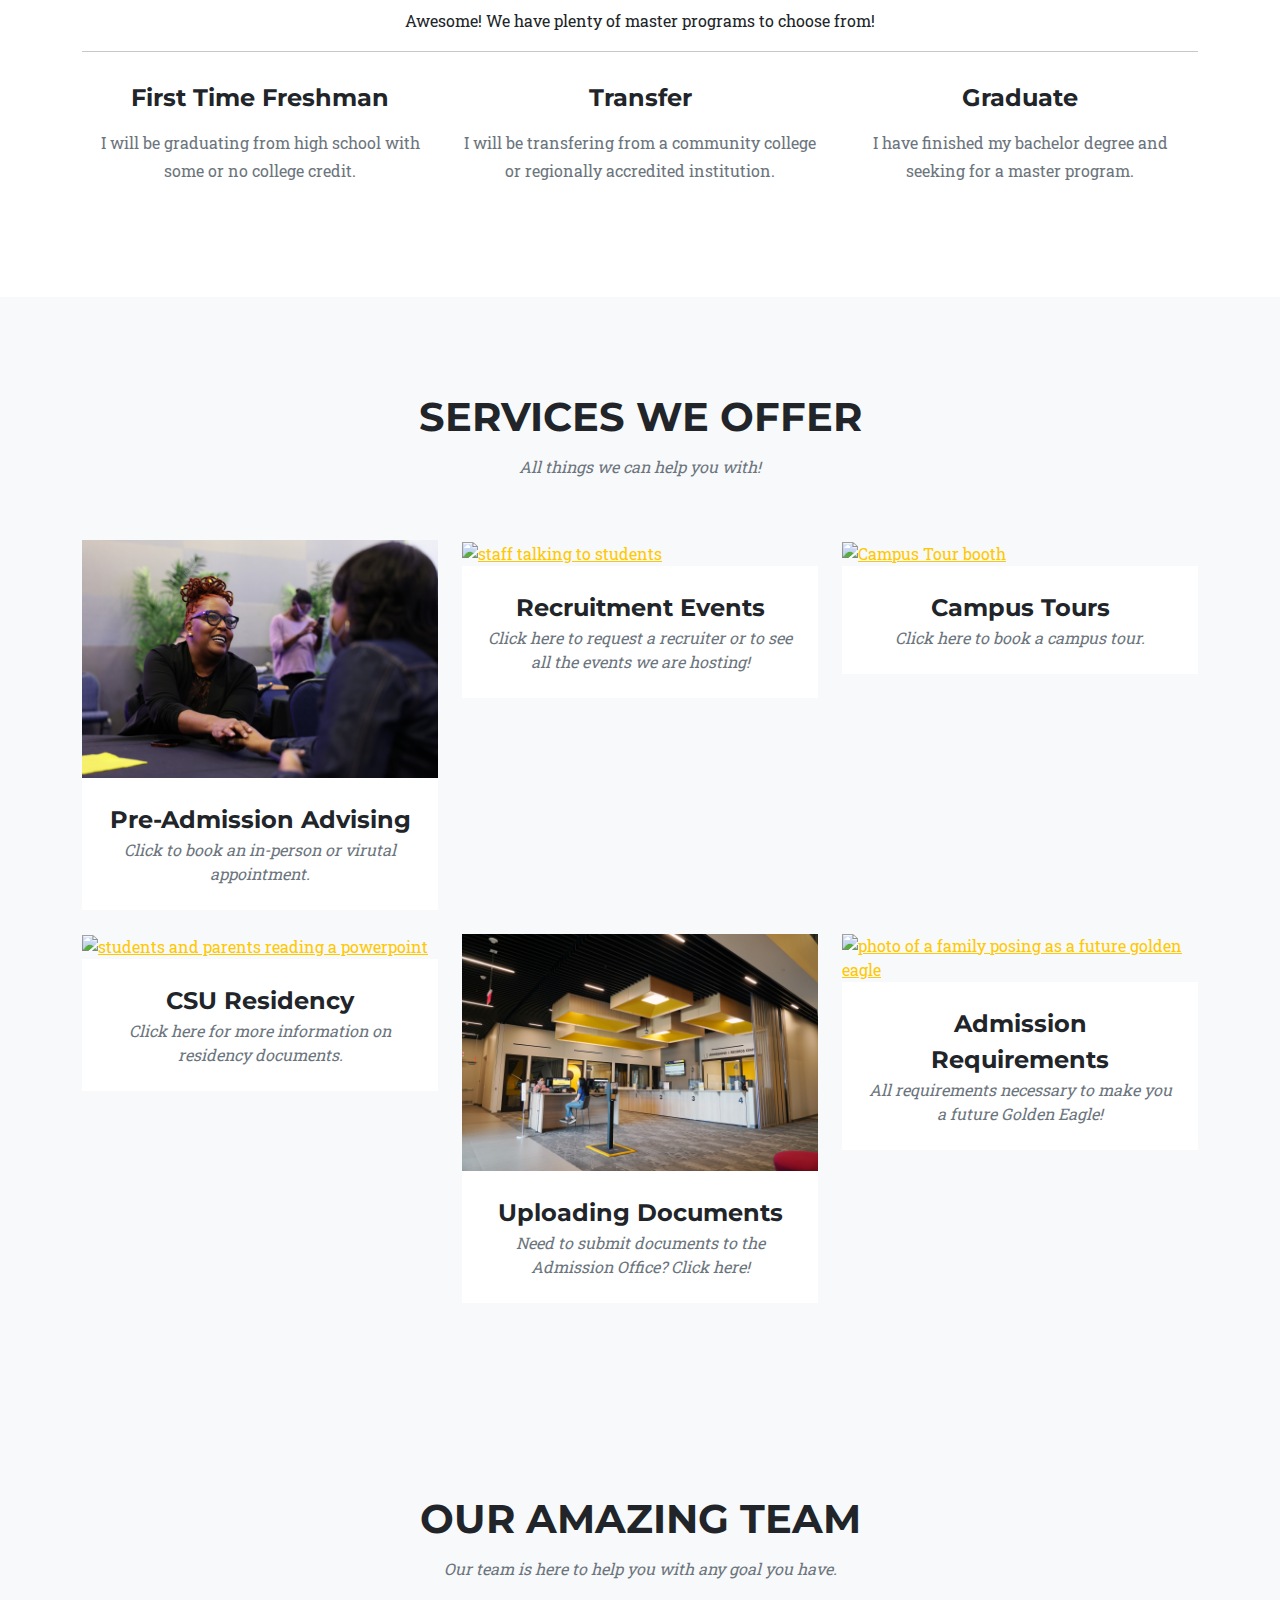
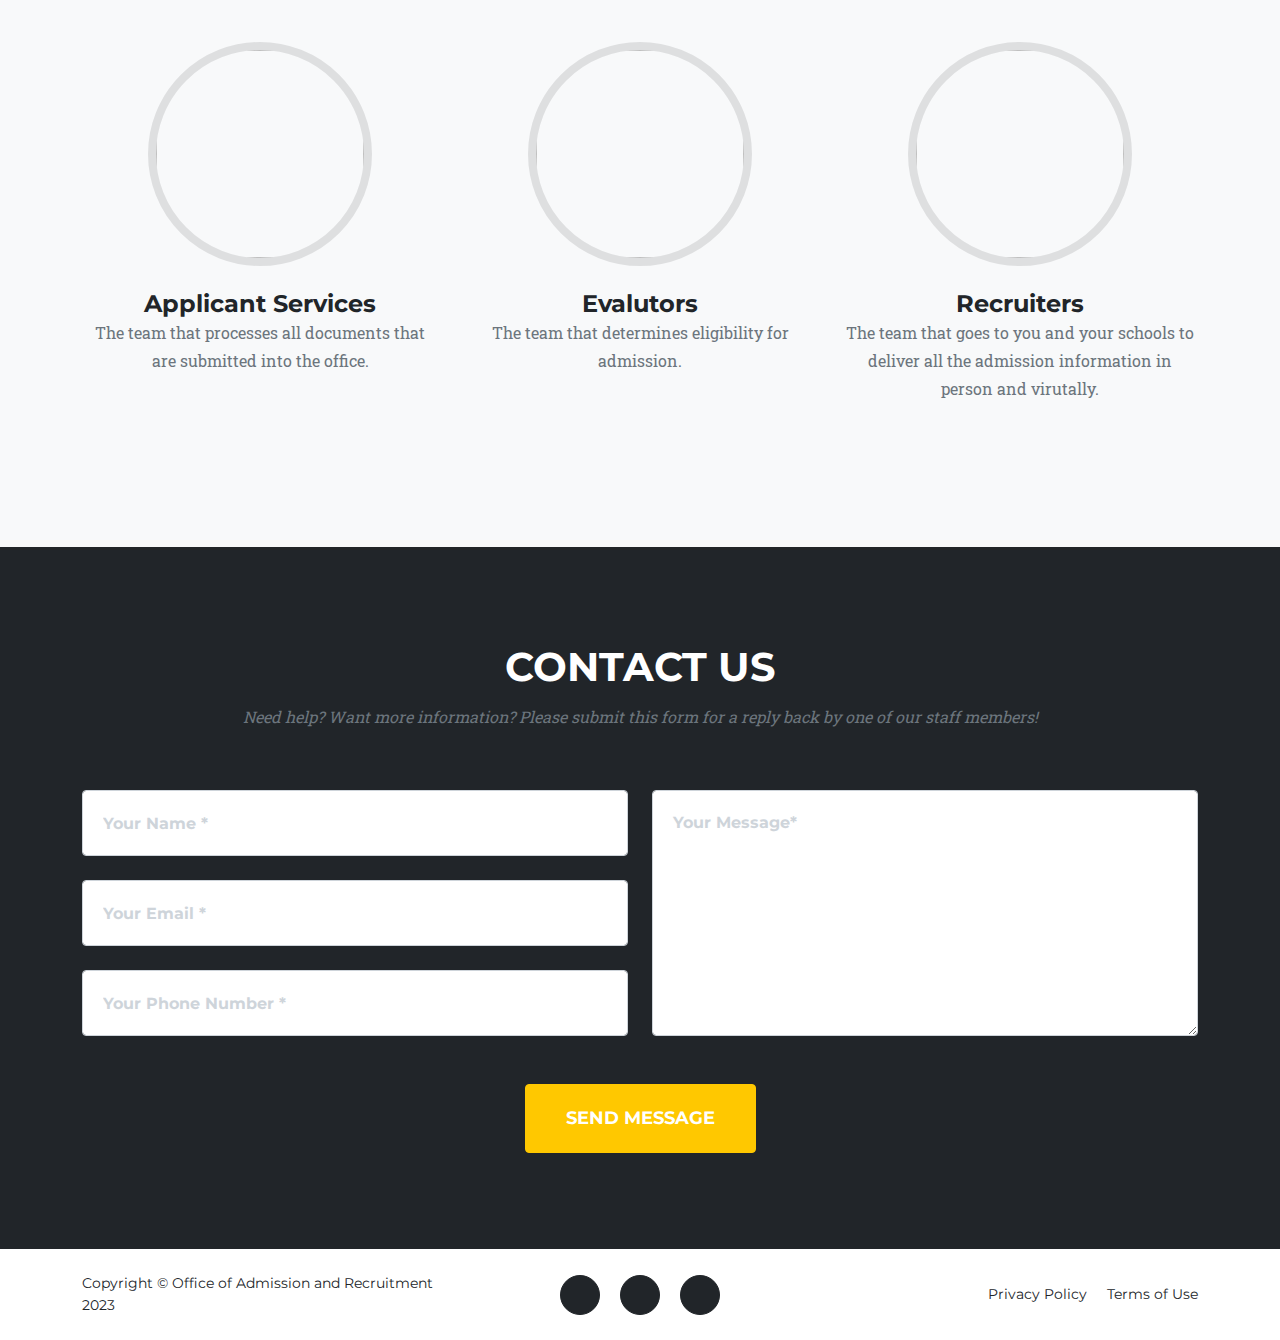
==== commit 24cd695e: "Add files via upload" ====
--- a/index.html
+++ b/index.html
@@ -5,7 +5,7 @@
         <meta name="viewport" content="width=device-width, initial-scale=1, shrink-to-fit=no" />
         <meta name="description" content="" />
         <meta name="author" content="" />
-        <title>Agency - Start Bootstrap Theme</title>
+        <title>Cal State Los Angeles - Office of Admissions and Recruitment</title>
         <!-- Favicon-->
         <link rel="icon" type="image/x-icon" href="assets/favicon.ico" />
         <!-- Font Awesome icons (free version)-->
@@ -15,21 +15,22 @@
         <link href="https://fonts.googleapis.com/css?family=Roboto+Slab:400,100,300,700" rel="stylesheet" type="text/css" />
         <!-- Core theme CSS (includes Bootstrap)-->
         <link href="css/styles.css" rel="stylesheet" />
+        <script src="js/script.js"></script>
+        <script src="https://cdn.jsdelivr.net/npm/bootstrap@5.1.3/dist/js/bootstrap.bundle.min.js"></script>
     </head>
     <body id="page-top">
         <!-- Navigation-->
         <nav class="navbar navbar-expand-lg navbar-dark fixed-top" id="mainNav">
             <div class="container">
-                <a class="navbar-brand" href="#page-top"><img src="assets/img/navbar-logo.svg" alt="..." /></a>
+                <a class="navbar-brand" href="#page-top"><img src="img/logo.png" alt="Cal State LA Logo" ></a>
                 <button class="navbar-toggler" type="button" data-bs-toggle="collapse" data-bs-target="#navbarResponsive" aria-controls="navbarResponsive" aria-expanded="false" aria-label="Toggle navigation">
                     Menu
                     <i class="fas fa-bars ms-1"></i>
                 </button>
                 <div class="collapse navbar-collapse" id="navbarResponsive">
                     <ul class="navbar-nav text-uppercase ms-auto py-4 py-lg-0">
-                        <li class="nav-item"><a class="nav-link" href="#services">Services</a></li>
-                        <li class="nav-item"><a class="nav-link" href="#portfolio">Portfolio</a></li>
-                        <li class="nav-item"><a class="nav-link" href="#about">About</a></li>
+                        <li class="nav-item"><a class="nav-link" href="#services">Applicant Type</a></li>
+                        <li class="nav-item"><a class="nav-link" href="#portfolio">Services</a></li>
                         <li class="nav-item"><a class="nav-link" href="#team">Team</a></li>
                         <li class="nav-item"><a class="nav-link" href="#contact">Contact</a></li>
                     </ul>
@@ -49,16 +50,56 @@
             <div class="container">
                 <div class="text-center">
                     <h2 class="section-heading text-uppercase">What kind of applicant are you?</h2>
-                    <h3 class="section-subheading text-muted">Please click on which situation applies to you..</h3>
+                    <h3 class="section-subheading text-muted">Please click on which situation applies to you to learn the timeline for your application.</h3>
                 </div>
                 <div class="row text-center">
+                    <div>
+                        <p>Which applies to you? I am ...</p>
+                        <input type="radio" name="tab" value="hs" onclick="show1();" />
+                        Attending High School
+                        <input type="radio" name="tab" value="cc" onclick="show1();" />
+                        Attending Community College/Regionally Accredited institution
+                        <input type="radio" name="tab" value="finished" onclick="show1();" />
+                        Already finished my Bachelors <hr>
+                        <div id="div1" class="hide">
+                            <p>Okay Cool! You are a first time freshman! Please make sure you meet the A-G and GPA requirements.</p><hr>
+                        </div>
+                        <div id="div2" class="hide">
+                            <p>Will you have 60 transferable units?</p>
+                            <input type="radio" name="transfer" value="yes" onclick="show2();" />
+                            Yes
+                            <input type="radio" name="transfer" value="no" onclick="show2();" />
+                            No <hr>
+                        </div>
+                        <div id="div3-no" class="hide">
+                            <p>Unforunately, you need 60 transferable units in order to transfer to Cal State LA.</p><hr>
+                        </div>
+                        <div id="div3-yes" class="hide">
+                            <p>Perfect! Make sure to check your eligibility for your Major Specific Criteria too!</p><hr>
+                        </div>
+                        <div id="div4" class="hide">
+                            <p>Are you looking for a second bachelors or a master degree?</p>
+                            <input type="radio" name="grad" value="sec_bac" onclick="show3();" />
+                            Second Bachelor
+                            <input type="radio" name="grad" value="grad1" onclick="show3();" />
+                            Master Degree <hr>
+                        </div>
+                        <div id="div4-sec" class="hide">
+                            <p>Cal State LA has a very limited Second Bachelor programs. Please see for more information under Transfers.</p><hr>
+                        </div>
+                        <div id="div4-mas" class="hide">
+                            <p>Awesome! We have plenty of master programs to choose from! </p><hr>
+                        </div>
+                    </div>
                     <div class="col-md-4">
-                        <span class="fa-stack fa-4x">
-                            <i class="fas fa-circle fa-stack-2x text-primary"></i>
-                            <i class="fas fa-graduation-cap fa-stack-1x fa-inverse"></i>
-                        </span>
+                        <a href="ftf.html">
+                            <span class="fa-stack fa-4x">
+                                <i class="fas fa-circle fa-stack-2x text-primary" ></i>
+                                <i class="fas fa-graduation-cap fa-stack-1x fa-inverse"></i>
+                            </span>
+                        </a>
                         <h4 class="my-3">First Time Freshman</h4>
-                        <p class="text-muted">Lorem ipsum dolor sit amet, consectetur adipisicing elit. Minima maxime quam architecto quo inventore harum ex magni, dicta impedit.</p>
+                        <p class="text-muted">I will be graduating from high school with some or no college credit.</p>
                     </div>
                     <div class="col-md-4">
                         <span class="fa-stack fa-4x">
@@ -66,7 +107,7 @@
                             <i class="fas fa-graduation-cap fa-stack-1x fa-inverse"></i>
                         </span>
                         <h4 class="my-3">Transfer</h4>
-                        <p class="text-muted">Lorem ipsum dolor sit amet, consectetur adipisicing elit. Minima maxime quam architecto quo inventore harum ex magni, dicta impedit.</p>
+                        <p class="text-muted">I will be transfering from a community college or regionally accredited institution.</p>
                     </div>
                     <div class="col-md-4">
                         <span class="fa-stack fa-4x">
@@ -74,7 +115,7 @@
                             <i class="fas fa-graduation-cap fa-stack-1x fa-inverse"></i>
                         </span>
                         <h4 class="my-3">Graduate</h4>
-                        <p class="text-muted">Lorem ipsum dolor sit amet, consectetur adipisicing elit. Minima maxime quam architecto quo inventore harum ex magni, dicta impedit.</p>
+                        <p class="text-muted">I have finished my bachelor degree and seeking for a master program.</p>
                     </div>
                 </div>
             </div>
@@ -83,163 +124,101 @@
         <section class="page-section bg-light" id="portfolio">
             <div class="container">
                 <div class="text-center">
-                    <h2 class="section-heading text-uppercase">Portfolio</h2>
-                    <h3 class="section-subheading text-muted">Lorem ipsum dolor sit amet consectetur.</h3>
+                    <h2 class="section-heading text-uppercase">Services We Offer</h2>
+                    <h3 class="section-subheading text-muted">All things we can help you with!</h3>
                 </div>
                 <div class="row">
                     <div class="col-lg-4 col-sm-6 mb-4">
                         <!-- Portfolio item 1-->
                         <div class="portfolio-item">
-                            <a class="portfolio-link" data-bs-toggle="modal" href="#portfolioModal1">
+                            <a class="portfolio-link" href="https://www.calstatela.edu/admissions/pre-admission-advisement" target="new">
                                 <div class="portfolio-hover">
                                     <div class="portfolio-hover-content"><i class="fas fa-plus fa-3x"></i></div>
                                 </div>
-                                <img class="img-fluid" src="assets/img/portfolio/1.jpg" alt="..." />
+                                <img class="img-fluid" src="img/advise.jpeg" alt="Photo of a staff memeber advising a student." />
                             </a>
                             <div class="portfolio-caption">
-                                <div class="portfolio-caption-heading">Threads</div>
-                                <div class="portfolio-caption-subheading text-muted">Illustration</div>
+                                <div class="portfolio-caption-heading">Pre-Admission Advising</div>
+                                <div class="portfolio-caption-subheading text-muted">Click to book an in-person or virutal appointment.</div>
                             </div>
                         </div>
                     </div>
                     <div class="col-lg-4 col-sm-6 mb-4">
                         <!-- Portfolio item 2-->
                         <div class="portfolio-item">
-                            <a class="portfolio-link" data-bs-toggle="modal" href="#portfolioModal2">
+                            <a class="portfolio-link" href="https://www.calstatela.edu/recruit" target = "new">
                                 <div class="portfolio-hover">
                                     <div class="portfolio-hover-content"><i class="fas fa-plus fa-3x"></i></div>
                                 </div>
-                                <img class="img-fluid" src="assets/img/portfolio/2.jpg" alt="..." />
+                                <img class="img-fluid" src="img/recruit.JPG" alt="staff talking to students" />
                             </a>
                             <div class="portfolio-caption">
-                                <div class="portfolio-caption-heading">Explore</div>
-                                <div class="portfolio-caption-subheading text-muted">Graphic Design</div>
+                                <div class="portfolio-caption-heading">Recruitment Events</div>
+                                <div class="portfolio-caption-subheading text-muted">Click here to request a recruiter or to see all the events we are hosting!</div>
                             </div>
                         </div>
                     </div>
                     <div class="col-lg-4 col-sm-6 mb-4">
                         <!-- Portfolio item 3-->
                         <div class="portfolio-item">
-                            <a class="portfolio-link" data-bs-toggle="modal" href="#portfolioModal3">
+                            <a class="portfolio-link" href="https://www.calstatela.edu/students-families/campus-tours" target ="new">
                                 <div class="portfolio-hover">
                                     <div class="portfolio-hover-content"><i class="fas fa-plus fa-3x"></i></div>
                                 </div>
-                                <img class="img-fluid" src="assets/img/portfolio/3.jpg" alt="..." />
+                                <img class="img-fluid" src="img/tours.png" alt="Campus Tour booth" />
                             </a>
                             <div class="portfolio-caption">
-                                <div class="portfolio-caption-heading">Finish</div>
-                                <div class="portfolio-caption-subheading text-muted">Identity</div>
+                                <div class="portfolio-caption-heading">Campus Tours</div>
+                                <div class="portfolio-caption-subheading text-muted">Click here to book a campus tour.</div>
                             </div>
                         </div>
                     </div>
                     <div class="col-lg-4 col-sm-6 mb-4 mb-lg-0">
                         <!-- Portfolio item 4-->
                         <div class="portfolio-item">
-                            <a class="portfolio-link" data-bs-toggle="modal" href="#portfolioModal4">
+                            <a class="portfolio-link" href="https://www.calstatela.edu/admissions/california-residency" target="new">
                                 <div class="portfolio-hover">
                                     <div class="portfolio-hover-content"><i class="fas fa-plus fa-3x"></i></div>
                                 </div>
-                                <img class="img-fluid" src="assets/img/portfolio/4.jpg" alt="..." />
+                                <img class="img-fluid" src="img/residency.jpeg" alt="students and parents reading a powerpoint" />
                             </a>
                             <div class="portfolio-caption">
-                                <div class="portfolio-caption-heading">Lines</div>
-                                <div class="portfolio-caption-subheading text-muted">Branding</div>
+                                <div class="portfolio-caption-heading">CSU Residency</div>
+                                <div class="portfolio-caption-subheading text-muted">Click here for more information on residency documents.</div>
                             </div>
                         </div>
                     </div>
                     <div class="col-lg-4 col-sm-6 mb-4 mb-sm-0">
                         <!-- Portfolio item 5-->
                         <div class="portfolio-item">
-                            <a class="portfolio-link" data-bs-toggle="modal" href="#portfolioModal5">
+                            <a class="portfolio-link"  href="https://www.calstatela.edu/admissions/uploading-documents" target="new">
                                 <div class="portfolio-hover">
                                     <div class="portfolio-hover-content"><i class="fas fa-plus fa-3x"></i></div>
                                 </div>
-                                <img class="img-fluid" src="assets/img/portfolio/5.jpg" alt="..." />
+                                <img class="img-fluid" src="img/docs.jpeg" alt="Photo of the Admission and Record Center" />
                             </a>
                             <div class="portfolio-caption">
-                                <div class="portfolio-caption-heading">Southwest</div>
-                                <div class="portfolio-caption-subheading text-muted">Website Design</div>
+                                <div class="portfolio-caption-heading">Uploading Documents</div>
+                                <div class="portfolio-caption-subheading text-muted">Need to submit documents to the Admission Office? Click here!</div>
                             </div>
                         </div>
                     </div>
                     <div class="col-lg-4 col-sm-6">
                         <!-- Portfolio item 6-->
                         <div class="portfolio-item">
-                            <a class="portfolio-link" data-bs-toggle="modal" href="#portfolioModal6">
+                            <a class="portfolio-link" href="https://www.calstatela.edu/admissions" target="new" >
                                 <div class="portfolio-hover">
                                     <div class="portfolio-hover-content"><i class="fas fa-plus fa-3x"></i></div>
                                 </div>
-                                <img class="img-fluid" src="assets/img/portfolio/6.jpg" alt="..." />
+                                <img class="img-fluid" src="img/requirements.JPG" alt="photo of a family posing as a future golden eagle" />
                             </a>
                             <div class="portfolio-caption">
-                                <div class="portfolio-caption-heading">Window</div>
-                                <div class="portfolio-caption-subheading text-muted">Photography</div>
-                            </div>
-                        </div>
-                    </div>
-                </div>
-            </div>
-        </section>
-        <!-- About-->
-        <section class="page-section" id="about">
-            <div class="container">
-                <div class="text-center">
-                    <h2 class="section-heading text-uppercase">Application Timeline</h2>
-                    <h3 class="section-subheading text-muted">All important dates and produces for a smooth admission process.</h3>
-                </div>
-                <ul class="timeline">
-                    <li>
-                        <div class="timeline-image"><img class="rounded-circle img-fluid" src="assets/img/about/1.jpg" alt="..." /></div>
-                        <div class="timeline-panel">
-                            <div class="timeline-heading">
-                                <h4>Novemeber 30th</h4>
-                                <h4 class="subheading">Submit your Application</h4>
-                            </div>
-                            <div class="timeline-body"><p class="text-muted">Lorem ipsum dolor sit amet, consectetur adipisicing elit. Sunt ut voluptatum eius sapiente, totam reiciendis temporibus qui quibusdam, recusandae sit vero unde, sed, incidunt et ea quo dolore laudantium consectetur!</p></div>
-                        </div>
-                    </li>
-                    <li class="timeline-inverted">
-                        <div class="timeline-image"><img class="rounded-circle img-fluid" src="assets/img/about/2.jpg" alt="..." /></div>
-                        <div class="timeline-panel">
-                            <div class="timeline-heading">
-                                <h4>March 2011</h4>
-                                <h4 class="subheading">An Agency is Born</h4>
-                            </div>
-                            <div class="timeline-body"><p class="text-muted">Lorem ipsum dolor sit amet, consectetur adipisicing elit. Sunt ut voluptatum eius sapiente, totam reiciendis temporibus qui quibusdam, recusandae sit vero unde, sed, incidunt et ea quo dolore laudantium consectetur!</p></div>
-                        </div>
-                    </li>
-                    <li>
-                        <div class="timeline-image"><img class="rounded-circle img-fluid" src="assets/img/about/3.jpg" alt="..." /></div>
-                        <div class="timeline-panel">
-                            <div class="timeline-heading">
-                                <h4>December 2015</h4>
-                                <h4 class="subheading">Transition to Full Service</h4>
-                            </div>
-                            <div class="timeline-body"><p class="text-muted">Lorem ipsum dolor sit amet, consectetur adipisicing elit. Sunt ut voluptatum eius sapiente, totam reiciendis temporibus qui quibusdam, recusandae sit vero unde, sed, incidunt et ea quo dolore laudantium consectetur!</p></div>
-                        </div>
-                    </li>
-                    <li class="timeline-inverted">
-                        <div class="timeline-image"><img class="rounded-circle img-fluid" src="assets/img/about/4.jpg" alt="..." /></div>
-                        <div class="timeline-panel">
-                            <div class="timeline-heading">
-                                <h4>July 2020</h4>
-                                <h4 class="subheading">Phase Two Expansion</h4>
-                            </div>
-                            <div class="timeline-body"><p class="text-muted">Lorem ipsum dolor sit amet, consectetur adipisicing elit. Sunt ut voluptatum eius sapiente, totam reiciendis temporibus qui quibusdam, recusandae sit vero unde, sed, incidunt et ea quo dolore laudantium consectetur!</p></div>
-                        </div>
-                    </li>
-                    <li class="timeline-inverted">
-                        <div class="timeline-image">
-                            <h4>
-                                Be Part
-                                <br />
-                                Of Our
-                                <br />
-                                Story!
-                            </h4>
-                        </div>
-                    </li>
-                </ul>
+                                <div class="portfolio-caption-heading">Admission Requirements</div>
+                                <div class="portfolio-caption-subheading text-muted">All requirements necessary to make you a future Golden Eagle!</div>
+                            </div>
+                        </div>
+                    </div>
+                </div>
             </div>
         </section>
         <!-- Team-->
@@ -247,125 +226,75 @@
             <div class="container">
                 <div class="text-center">
                     <h2 class="section-heading text-uppercase">Our Amazing Team</h2>
-                    <h3 class="section-subheading text-muted">Lorem ipsum dolor sit amet consectetur.</h3>
+                    <h3 class="section-subheading text-muted">Our team is here to help you with any goal you have.</h3>
                 </div>
                 <div class="row">
                     <div class="col-lg-4">
                         <div class="team-member">
-                            <img class="mx-auto rounded-circle" src="assets/img/team/1.jpg" alt="..." />
-                            <h4>Parveen Anand</h4>
-                            <p class="text-muted">Lead Designer</p>
-                            <a class="btn btn-dark btn-social mx-2" href="#!" aria-label="Parveen Anand Twitter Profile"><i class="fab fa-twitter"></i></a>
-                            <a class="btn btn-dark btn-social mx-2" href="#!" aria-label="Parveen Anand Facebook Profile"><i class="fab fa-facebook-f"></i></a>
-                            <a class="btn btn-dark btn-social mx-2" href="#!" aria-label="Parveen Anand LinkedIn Profile"><i class="fab fa-linkedin-in"></i></a>
+                            <img class="mx-auto rounded-circle"  />
+                            <h4>Applicant Services</h4>
+                            <p class="text-muted">The team that processes all documents that are submitted into the office.</p>
                         </div>
                     </div>
                     <div class="col-lg-4">
                         <div class="team-member">
-                            <img class="mx-auto rounded-circle" src="assets/img/team/2.jpg" alt="..." />
-                            <h4>Diana Petersen</h4>
-                            <p class="text-muted">Lead Marketer</p>
-                            <a class="btn btn-dark btn-social mx-2" href="#!" aria-label="Diana Petersen Twitter Profile"><i class="fab fa-twitter"></i></a>
-                            <a class="btn btn-dark btn-social mx-2" href="#!" aria-label="Diana Petersen Facebook Profile"><i class="fab fa-facebook-f"></i></a>
-                            <a class="btn btn-dark btn-social mx-2" href="#!" aria-label="Diana Petersen LinkedIn Profile"><i class="fab fa-linkedin-in"></i></a>
+                            <img class="mx-auto rounded-circle"/>
+                            <h4>Evalutors</h4>
+                            <p class="text-muted">The team that determines eligibility for admission.</p>
+
                         </div>
                     </div>
                     <div class="col-lg-4">
                         <div class="team-member">
-                            <img class="mx-auto rounded-circle" src="assets/img/team/3.jpg" alt="..." />
-                            <h4>Larry Parker</h4>
-                            <p class="text-muted">Lead Developer</p>
-                            <a class="btn btn-dark btn-social mx-2" href="#!" aria-label="Larry Parker Twitter Profile"><i class="fab fa-twitter"></i></a>
-                            <a class="btn btn-dark btn-social mx-2" href="#!" aria-label="Larry Parker Facebook Profile"><i class="fab fa-facebook-f"></i></a>
-                            <a class="btn btn-dark btn-social mx-2" href="#!" aria-label="Larry Parker LinkedIn Profile"><i class="fab fa-linkedin-in"></i></a>
-                        </div>
-                    </div>
-                </div>
-                <div class="row">
-                    <div class="col-lg-8 mx-auto text-center"><p class="large text-muted">Lorem ipsum dolor sit amet, consectetur adipisicing elit. Aut eaque, laboriosam veritatis, quos non quis ad perspiciatis, totam corporis ea, alias ut unde.</p></div>
+                            <img class="mx-auto rounded-circle" />
+                            <h4>Recruiters</h4>
+                            <p class="text-muted">The team that goes to you and your schools to deliver all the admission information in person and virutally.  </p>
+                        </div>
+                    </div>
                 </div>
             </div>
         </section>
-        <!-- Clients-->
-        <div class="py-5">
-            <div class="container">
-                <div class="row align-items-center">
-                    <div class="col-md-3 col-sm-6 my-3">
-                        <a href="#!"><img class="img-fluid img-brand d-block mx-auto" src="assets/img/logos/microsoft.svg" alt="..." aria-label="Microsoft Logo" /></a>
-                    </div>
-                    <div class="col-md-3 col-sm-6 my-3">
-                        <a href="#!"><img class="img-fluid img-brand d-block mx-auto" src="assets/img/logos/google.svg" alt="..." aria-label="Google Logo" /></a>
-                    </div>
-                    <div class="col-md-3 col-sm-6 my-3">
-                        <a href="#!"><img class="img-fluid img-brand d-block mx-auto" src="assets/img/logos/facebook.svg" alt="..." aria-label="Facebook Logo" /></a>
-                    </div>
-                    <div class="col-md-3 col-sm-6 my-3">
-                        <a href="#!"><img class="img-fluid img-brand d-block mx-auto" src="assets/img/logos/ibm.svg" alt="..." aria-label="IBM Logo" /></a>
-                    </div>
-                </div>
-            </div>
-        </div>
         <!-- Contact-->
         <section class="page-section" id="contact">
             <div class="container">
                 <div class="text-center">
                     <h2 class="section-heading text-uppercase">Contact Us</h2>
-                    <h3 class="section-subheading text-muted">Lorem ipsum dolor sit amet consectetur.</h3>
-                </div>
-                <!-- * * * * * * * * * * * * * * *-->
-                <!-- * * SB Forms Contact Form * *-->
-                <!-- * * * * * * * * * * * * * * *-->
-                <!-- This form is pre-integrated with SB Forms.-->
-                <!-- To make this form functional, sign up at-->
-                <!-- https://startbootstrap.com/solution/contact-forms-->
-                <!-- to get an API token!-->
-                <form id="contactForm" data-sb-form-api-token="API_TOKEN">
+                    <h3 class="section-subheading text-muted">Need help? Want more information? Please submit this form for a reply back by one of our staff members!</h3>
+                </div>
+                <form id="contactForm" action="mailto:ggonza183@calstatela.edu?subject=Admission Inquiry" method="post" enctype="text/plain">
                     <div class="row align-items-stretch mb-5">
                         <div class="col-md-6">
                             <div class="form-group">
                                 <!-- Name input-->
-                                <input class="form-control" id="name" type="text" placeholder="Your Name *" data-sb-validations="required" />
-                                <div class="invalid-feedback" data-sb-feedback="name:required">A name is required.</div>
+                                <input class="form-control" type = "text" name = "name" placeholder="Your Name *"  />
+                                <!-- <input class="form-control" id="name" type="text" placeholder="Your Name *" data-sb-validations="required" /> -->
+                                <!-- <div class="invalid-feedback" data-sb-feedback="name:required">A name is required.</div> -->
                             </div>
                             <div class="form-group">
                                 <!-- Email address input-->
-                                <input class="form-control" id="email" type="email" placeholder="Your Email *" data-sb-validations="required,email" />
-                                <div class="invalid-feedback" data-sb-feedback="email:required">An email is required.</div>
-                                <div class="invalid-feedback" data-sb-feedback="email:email">Email is not valid.</div>
+                                <input class="form-control" type = "text" name = "email" placeholder="Your Email *" />
+                                <!-- <input class="form-control" id="email" type="email" placeholder="Your Email *" data-sb-validations="required,email" /> -->
+                                <!-- <div class="invalid-feedback" data-sb-feedback="email:required">An email is required.</div>
+                                <div class="invalid-feedback" data-sb-feedback="email:email">Email is not valid.</div> -->
                             </div>
                             <div class="form-group mb-md-0">
                                 <!-- Phone number input-->
-                                <input class="form-control" id="phone" type="tel" placeholder="Your Phone *" data-sb-validations="required" />
-                                <div class="invalid-feedback" data-sb-feedback="phone:required">A phone number is required.</div>
+                                <input class="form-control" type = "text" name = "phone" placeholder="Your Phone Number *" />
+                                <!-- <input class="form-control" id="phone" type="tel" placeholder="Your Phone *" data-sb-validations="required" /> -->
+                                <!-- <div class="invalid-feedback" data-sb-feedback="phone:required">A phone number is required.</div> -->
                             </div>
                         </div>
                         <div class="col-md-6">
                             <div class="form-group form-group-textarea mb-md-0">
                                 <!-- Message input-->
-                                <textarea class="form-control" id="message" placeholder="Your Message *" data-sb-validations="required"></textarea>
-                                <div class="invalid-feedback" data-sb-feedback="message:required">A message is required.</div>
-                            </div>
-                        </div>
-                    </div>
-                    <!-- Submit success message-->
-                    <!---->
-                    <!-- This is what your users will see when the form-->
-                    <!-- has successfully submitted-->
-                    <div class="d-none" id="submitSuccessMessage">
-                        <div class="text-center text-white mb-3">
-                            <div class="fw-bolder">Form submission successful!</div>
-                            To activate this form, sign up at
-                            <br />
-                            <a href="https://startbootstrap.com/solution/contact-forms">https://startbootstrap.com/solution/contact-forms</a>
-                        </div>
-                    </div>
-                    <!-- Submit error message-->
-                    <!---->
-                    <!-- This is what your users will see when there is-->
-                    <!-- an error submitting the form-->
-                    <div class="d-none" id="submitErrorMessage"><div class="text-center text-danger mb-3">Error sending message!</div></div>
+                                <textarea class="form-control" type = "text" name = "message" placeholder="Your Message*" ></textarea>
+                                <!-- <textarea class="form-control" id="message" placeholder="Your Message *" data-sb-validations="required"></textarea> -->
+                                <!-- <div class="invalid-feedback" data-sb-feedback="message:required">A message is required.</div> -->
+                            </div>
+                        </div>
+                    </div>
                     <!-- Submit Button-->
-                    <div class="text-center"><button class="btn btn-primary btn-xl text-uppercase disabled" id="submitButton" type="submit">Send Message</button></div>
+                    <div class="text-center"><button class="btn btn-primary btn-xl text-uppercase" id="submitButton" type="submit">Send Message</button></div>
                 </form>
             </div>
         </section>
@@ -373,7 +302,7 @@
         <footer class="footer py-4">
             <div class="container">
                 <div class="row align-items-center">
-                    <div class="col-lg-4 text-lg-start">Copyright &copy; Your Website 2022</div>
+                    <div class="col-lg-4 text-lg-start">Copyright &copy; Office of Admission and Recruitment 2023</div>
                     <div class="col-lg-4 my-3 my-lg-0">
                         <a class="btn btn-dark btn-social mx-2" href="#!" aria-label="Twitter"><i class="fab fa-twitter"></i></a>
                         <a class="btn btn-dark btn-social mx-2" href="#!" aria-label="Facebook"><i class="fab fa-facebook-f"></i></a>
@@ -597,14 +526,5 @@
                 </div>
             </div>
         </div>
-        <!-- Bootstrap core JS-->
-        <script src="https://cdn.jsdelivr.net/npm/bootstrap@5.1.3/dist/js/bootstrap.bundle.min.js"></script>
-        <!-- Core theme JS-->
-        <script src="js/scripts.js"></script>
-        <!-- * * * * * * * * * * * * * * * * * * * * * * * * * * * * * * * * * * * * * * * *-->
-        <!-- * *                               SB Forms JS                               * *-->
-        <!-- * * Activate your form at https://startbootstrap.com/solution/contact-forms * *-->
-        <!-- * * * * * * * * * * * * * * * * * * * * * * * * * * * * * * * * * * * * * * * *-->
-        <script src="https://cdn.startbootstrap.com/sb-forms-latest.js"></script>
     </body>
 </html>
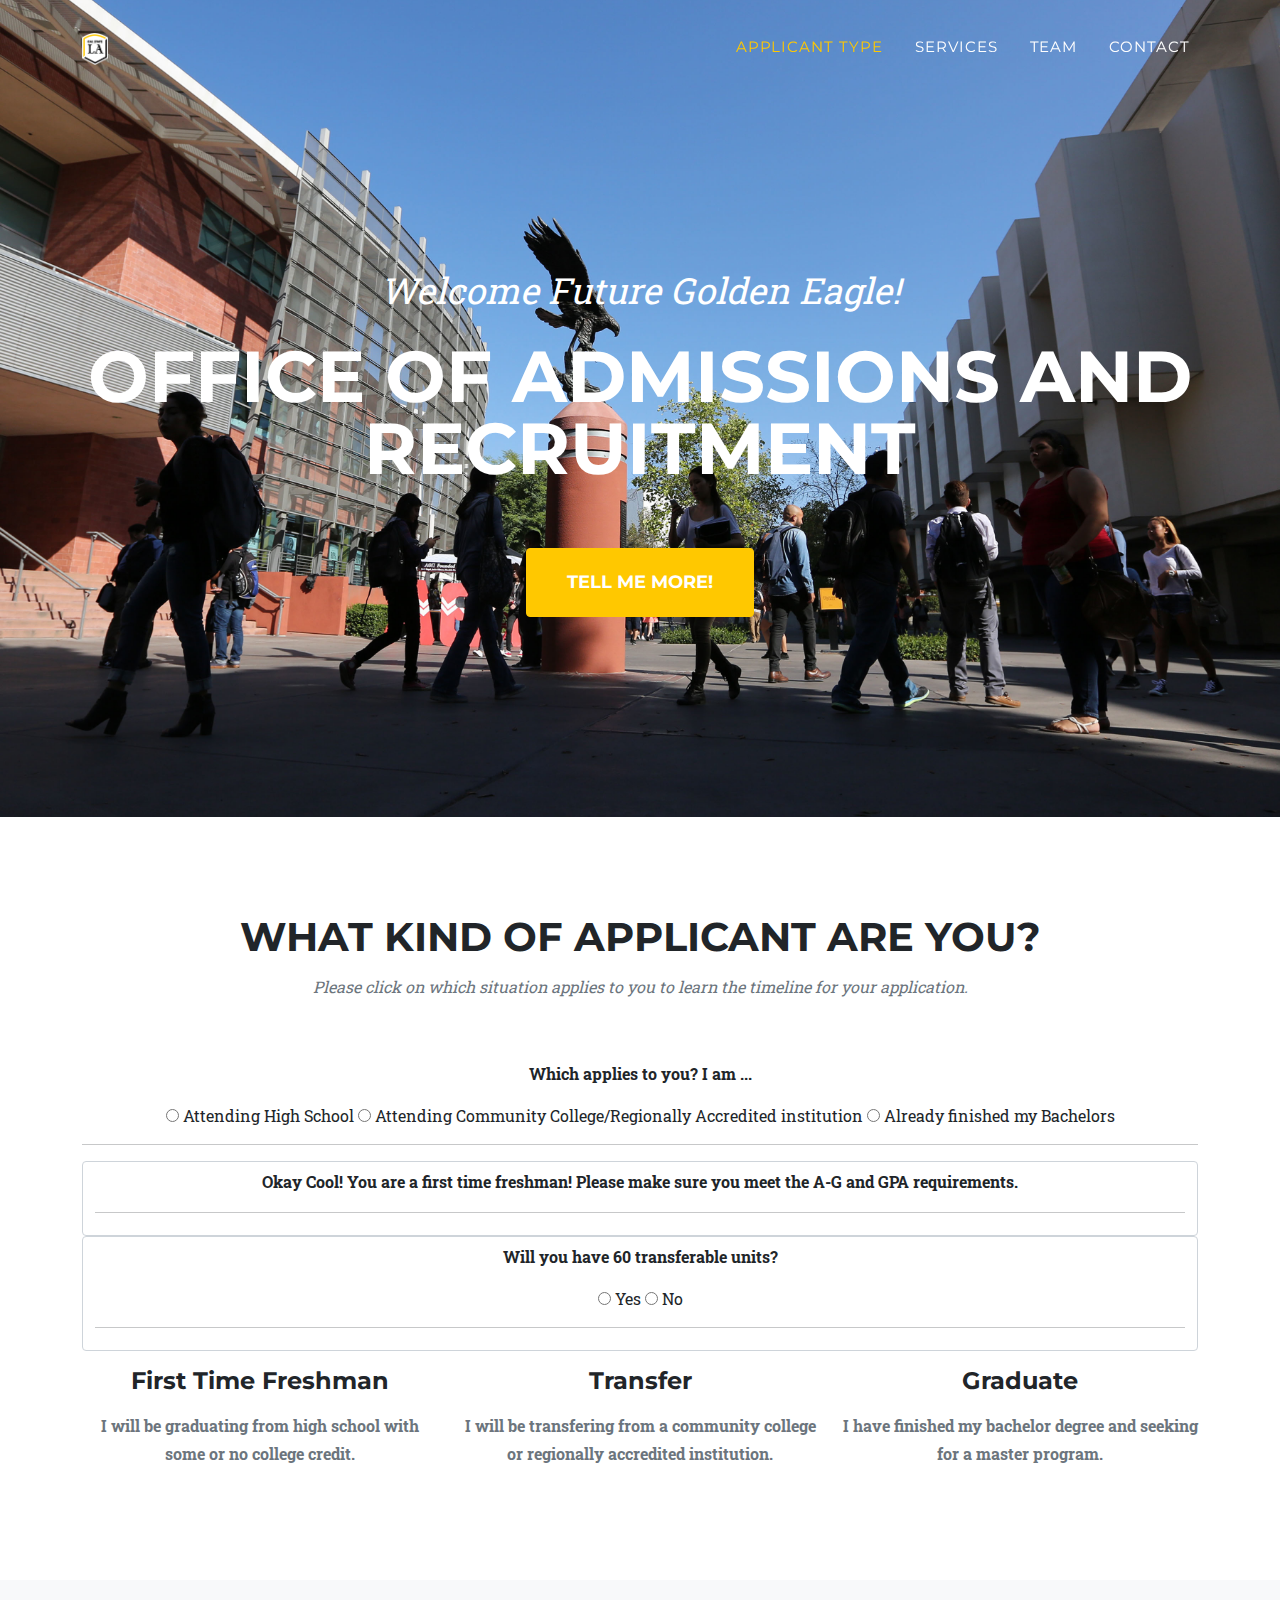
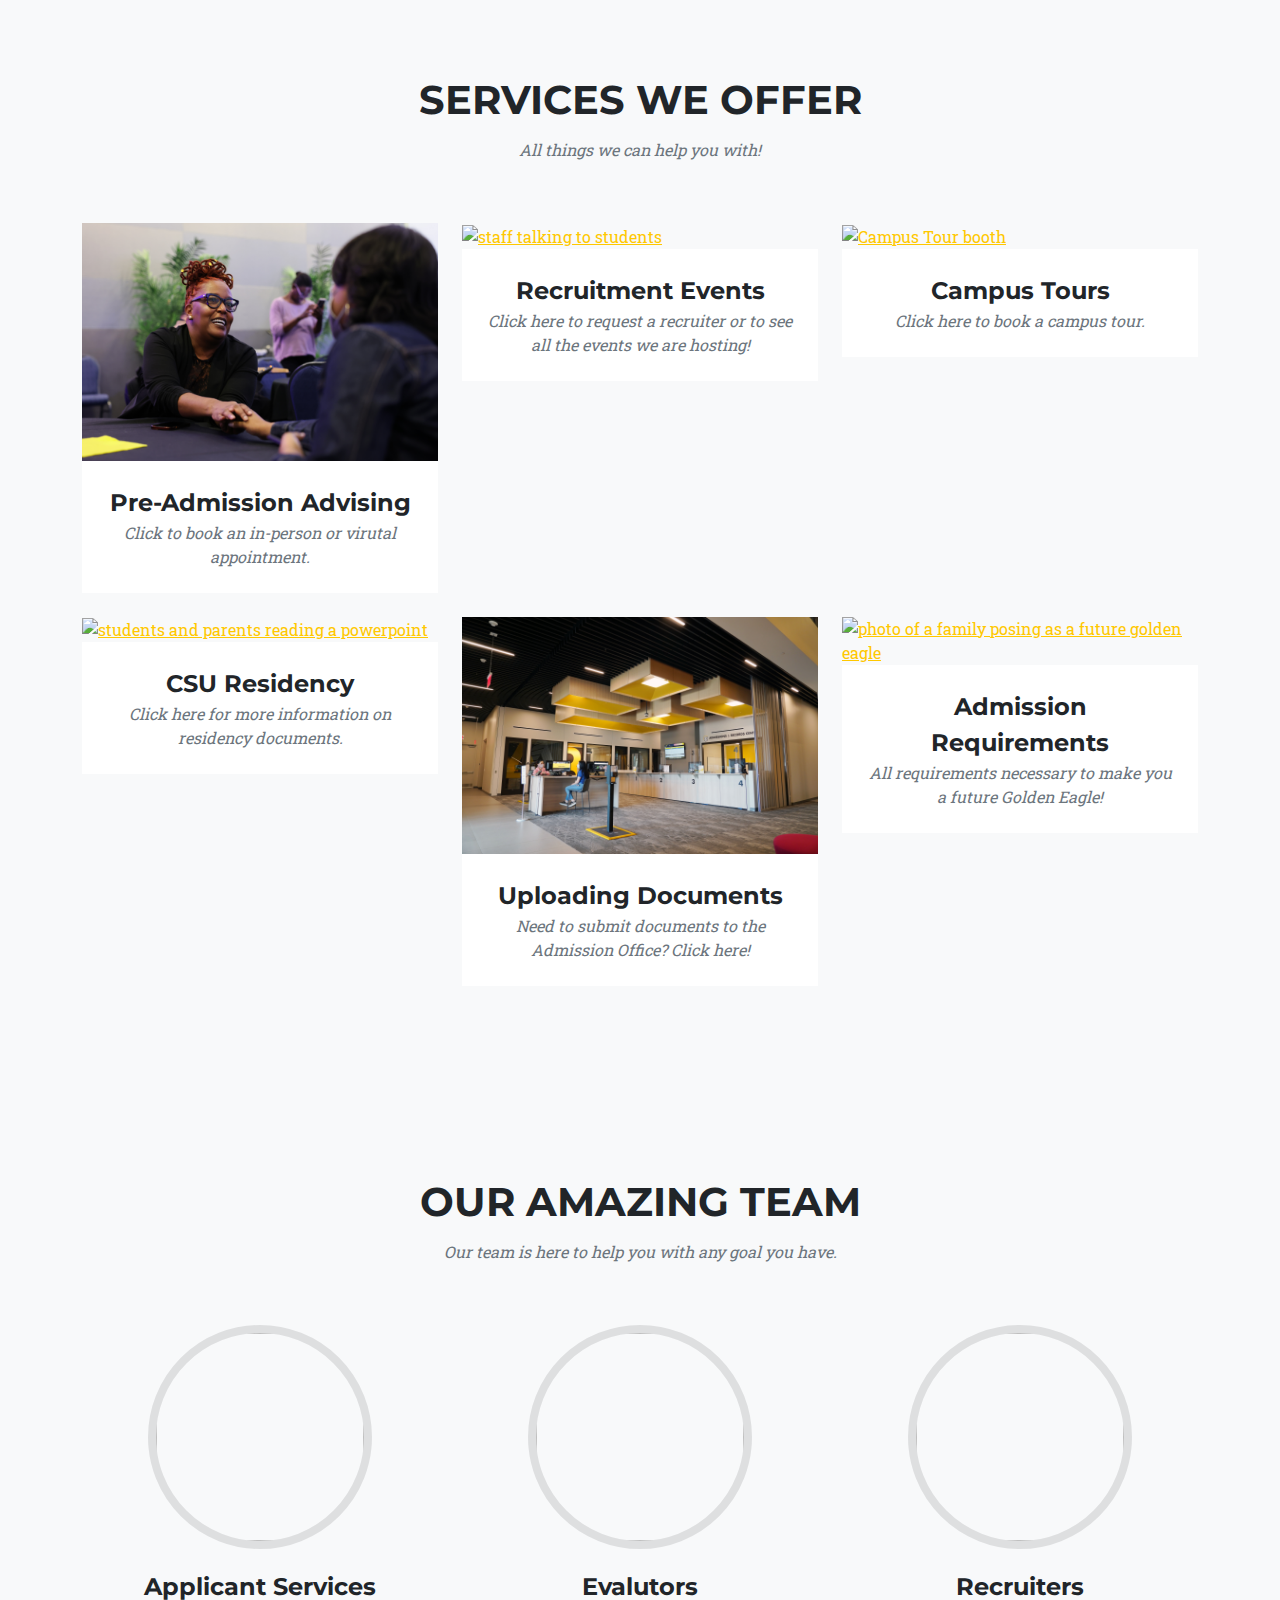
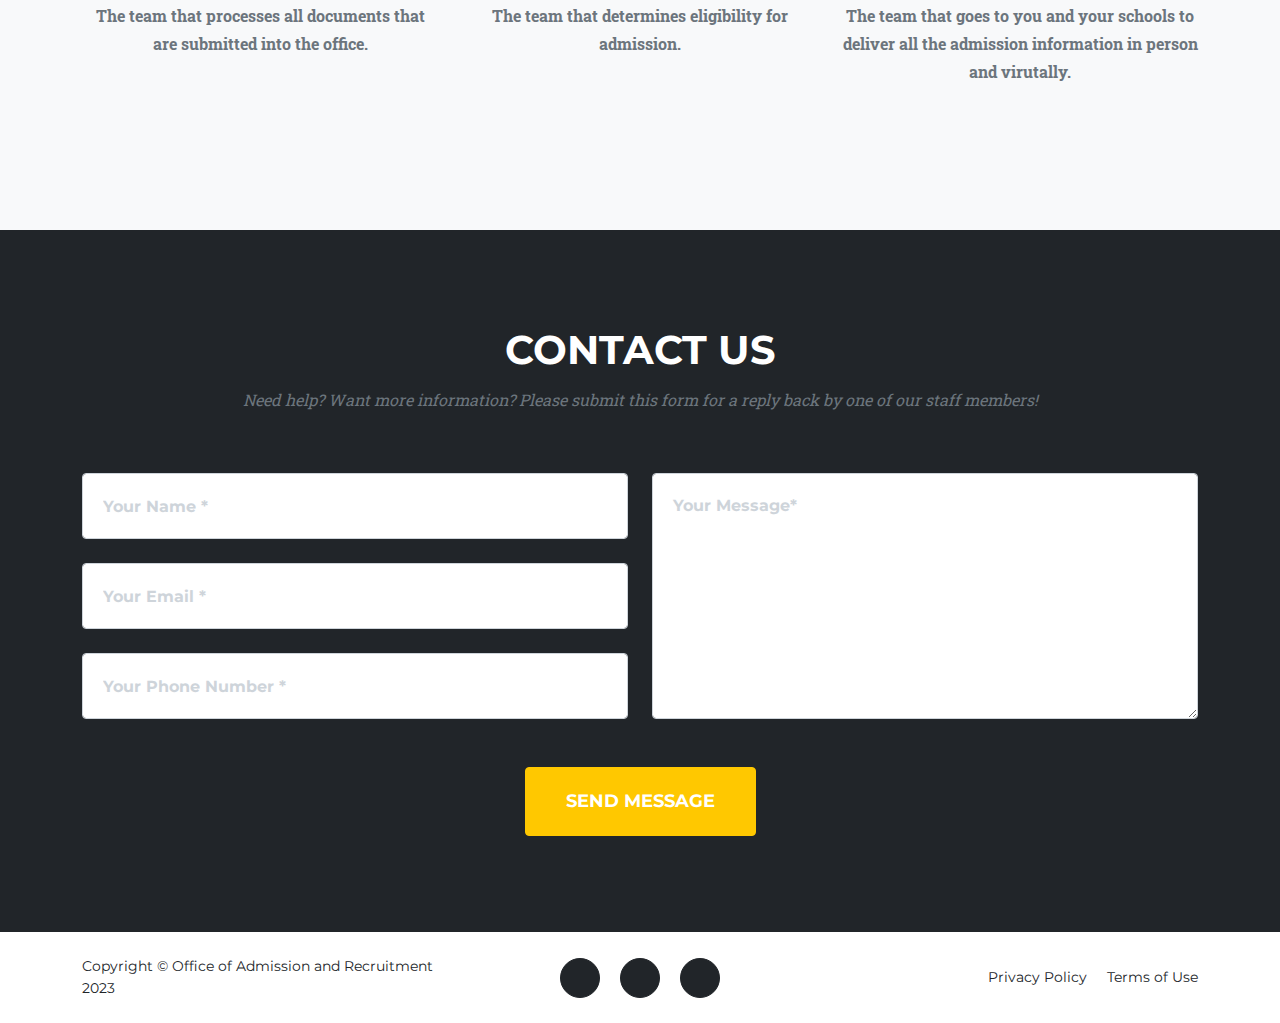
==== commit 08d5d957: "Update index.html" ====
--- a/index.html
+++ b/index.html
@@ -61,10 +61,10 @@
                         Attending Community College/Regionally Accredited institution
                         <input type="radio" name="tab" value="finished" onclick="show1();" />
                         Already finished my Bachelors <hr>
-                        <div id="div1" class="hide">
+                        <div id="div1" class="form-control">
                             <p>Okay Cool! You are a first time freshman! Please make sure you meet the A-G and GPA requirements.</p><hr>
                         </div>
-                        <div id="div2" class="hide">
+                        <div id="div2" class="form-control">
                             <p>Will you have 60 transferable units?</p>
                             <input type="radio" name="transfer" value="yes" onclick="show2();" />
                             Yes
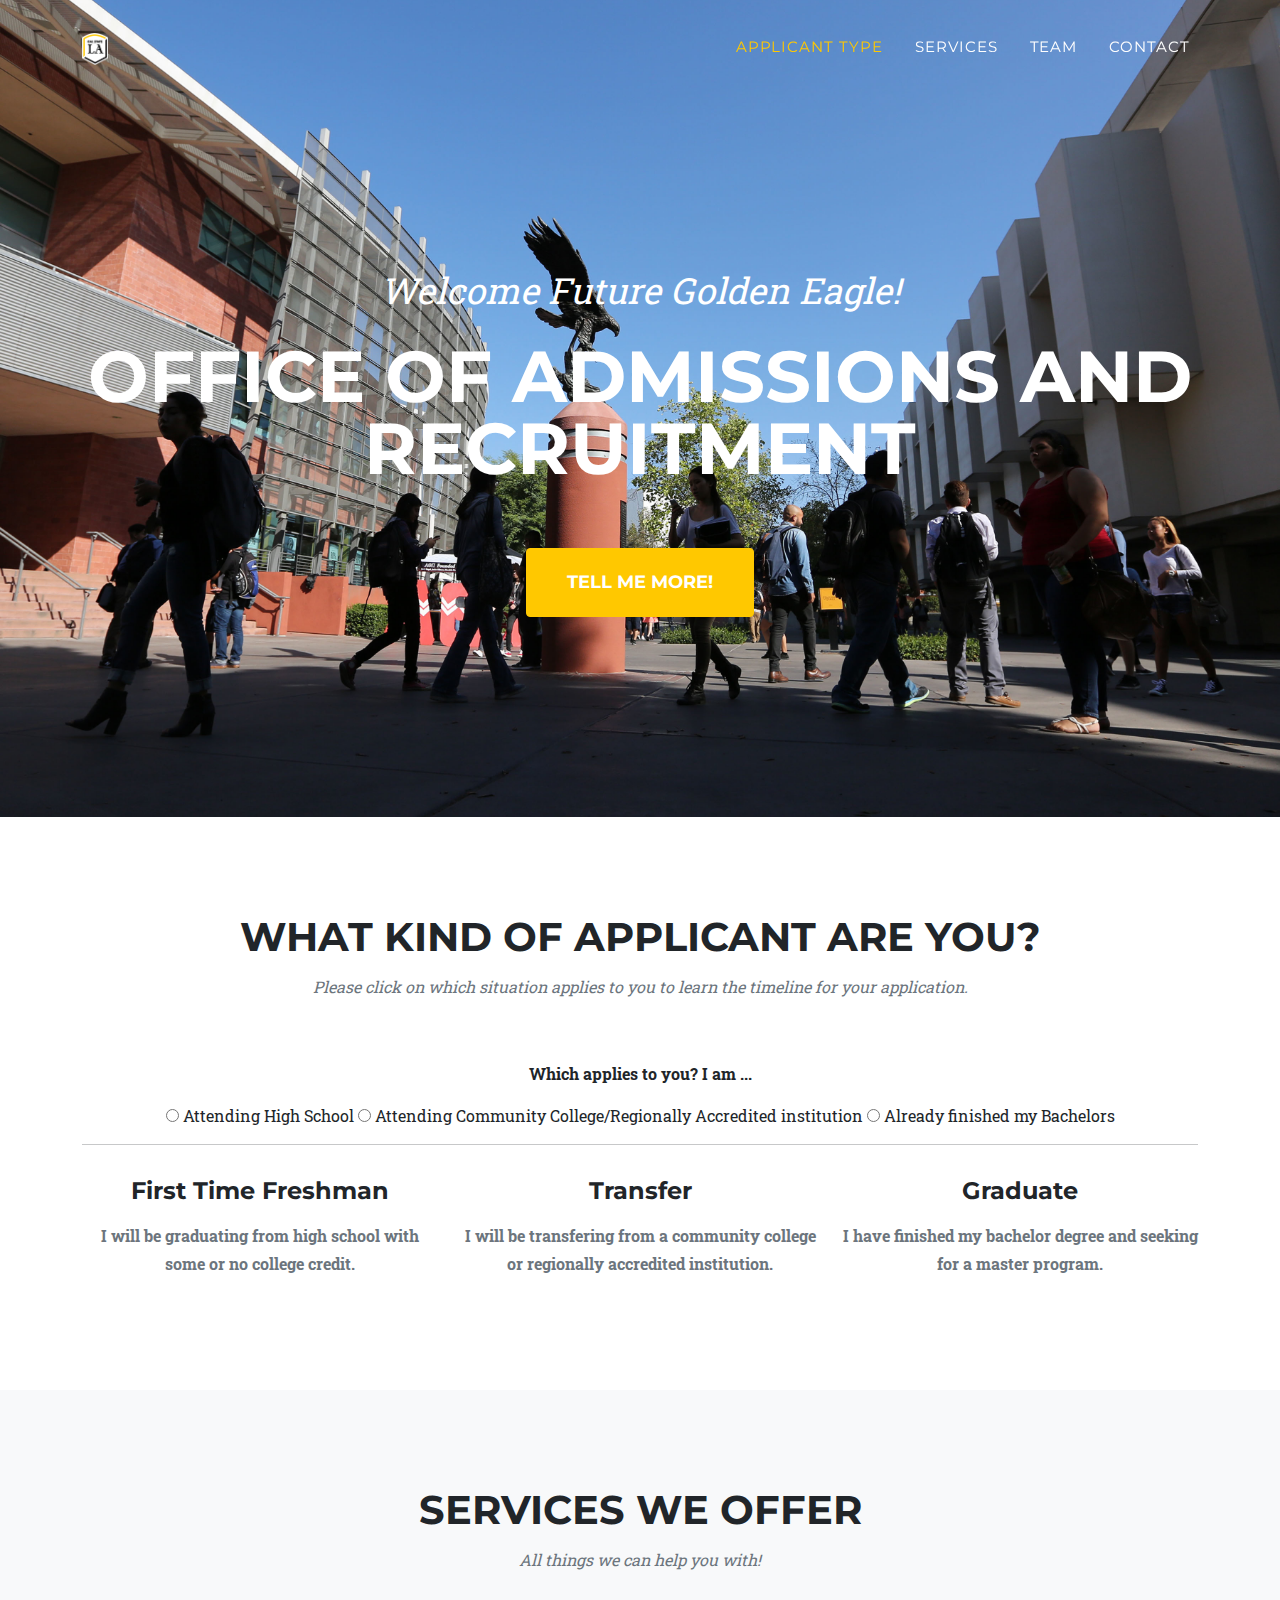
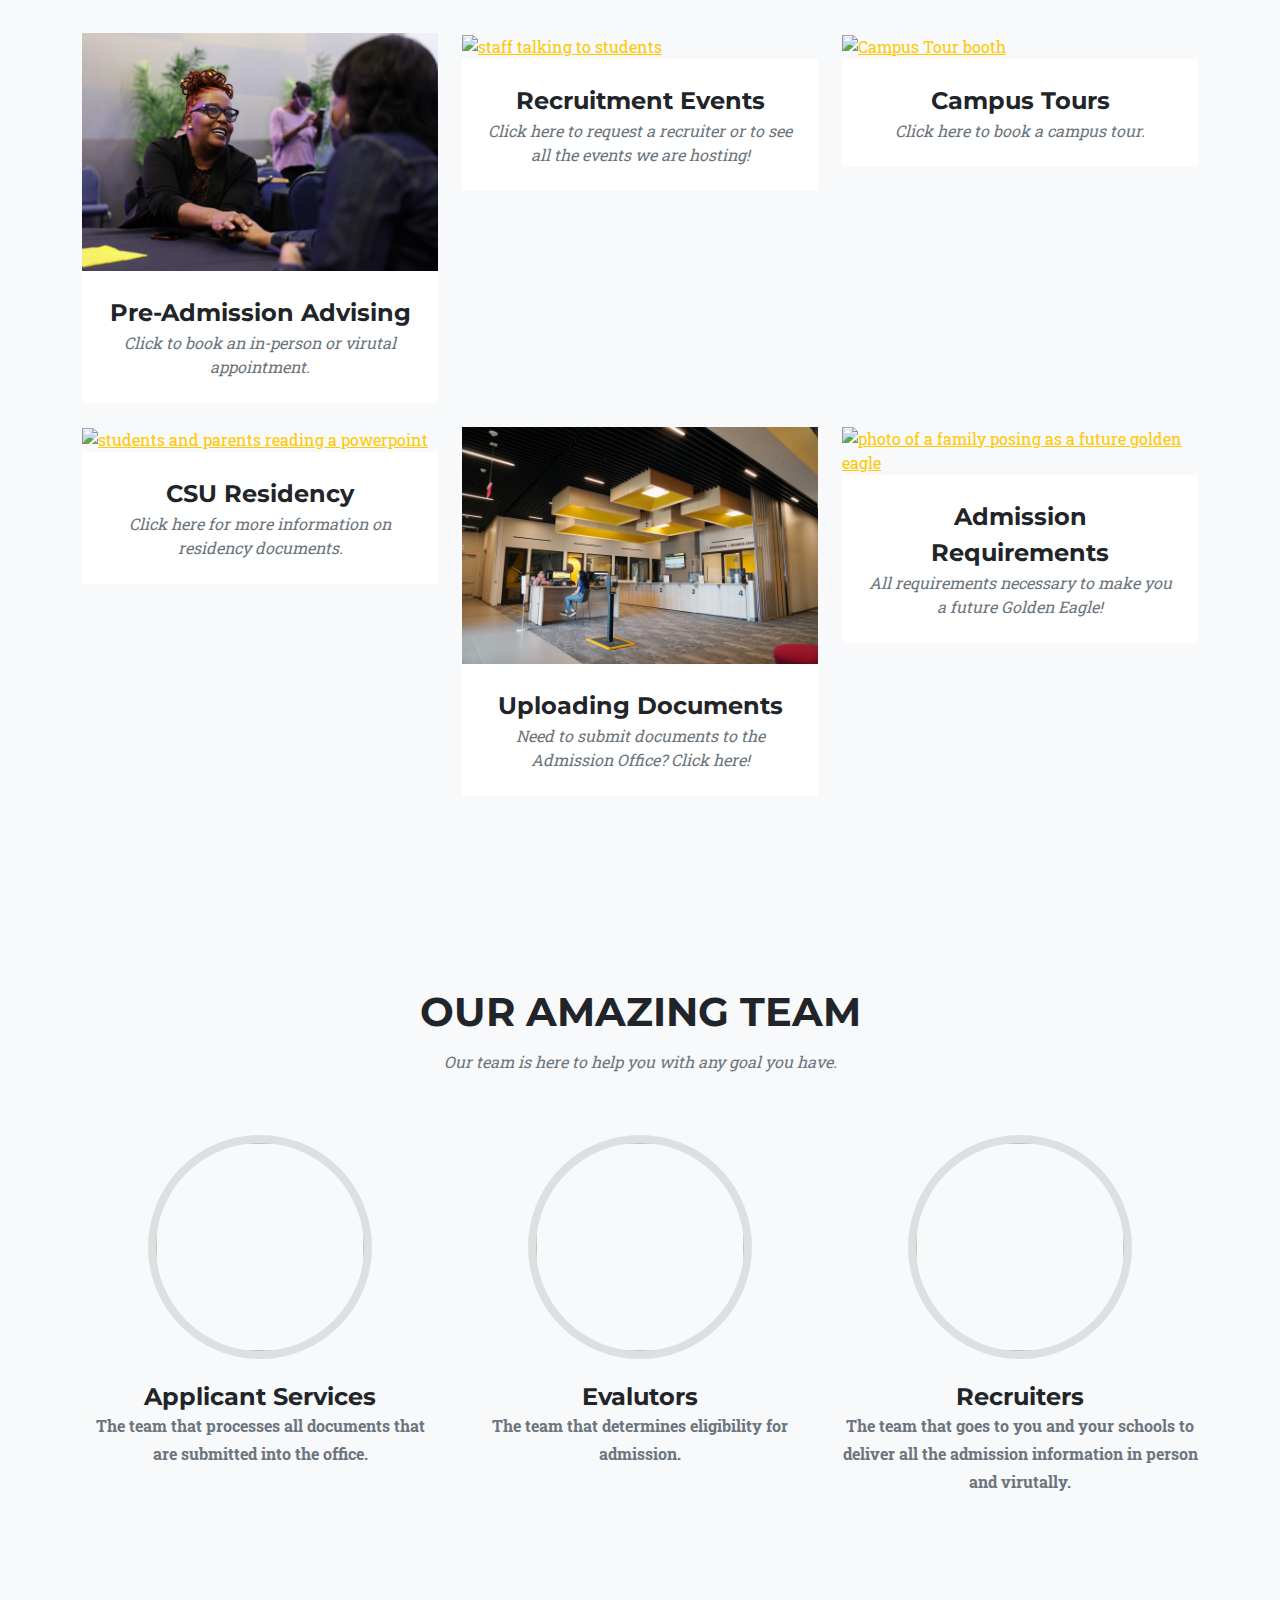
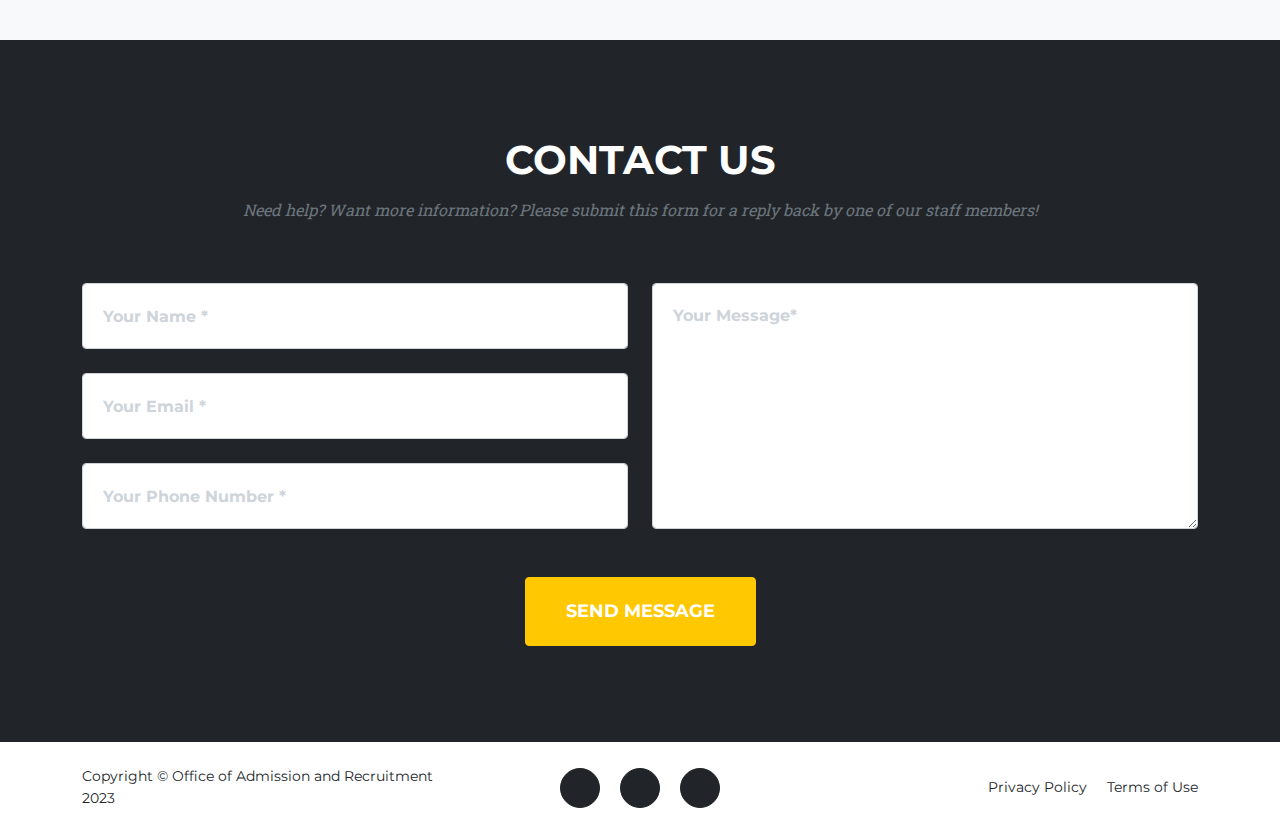
==== commit 40e0e176: "Update index.html" ====
--- a/index.html
+++ b/index.html
@@ -61,10 +61,10 @@
                         Attending Community College/Regionally Accredited institution
                         <input type="radio" name="tab" value="finished" onclick="show1();" />
                         Already finished my Bachelors <hr>
-                        <div id="div1" class="form-control">
+                        <div id="div1" class="hide">
                             <p>Okay Cool! You are a first time freshman! Please make sure you meet the A-G and GPA requirements.</p><hr>
                         </div>
-                        <div id="div2" class="form-control">
+                        <div id="div2" class="hide">
                             <p>Will you have 60 transferable units?</p>
                             <input type="radio" name="transfer" value="yes" onclick="show2();" />
                             Yes
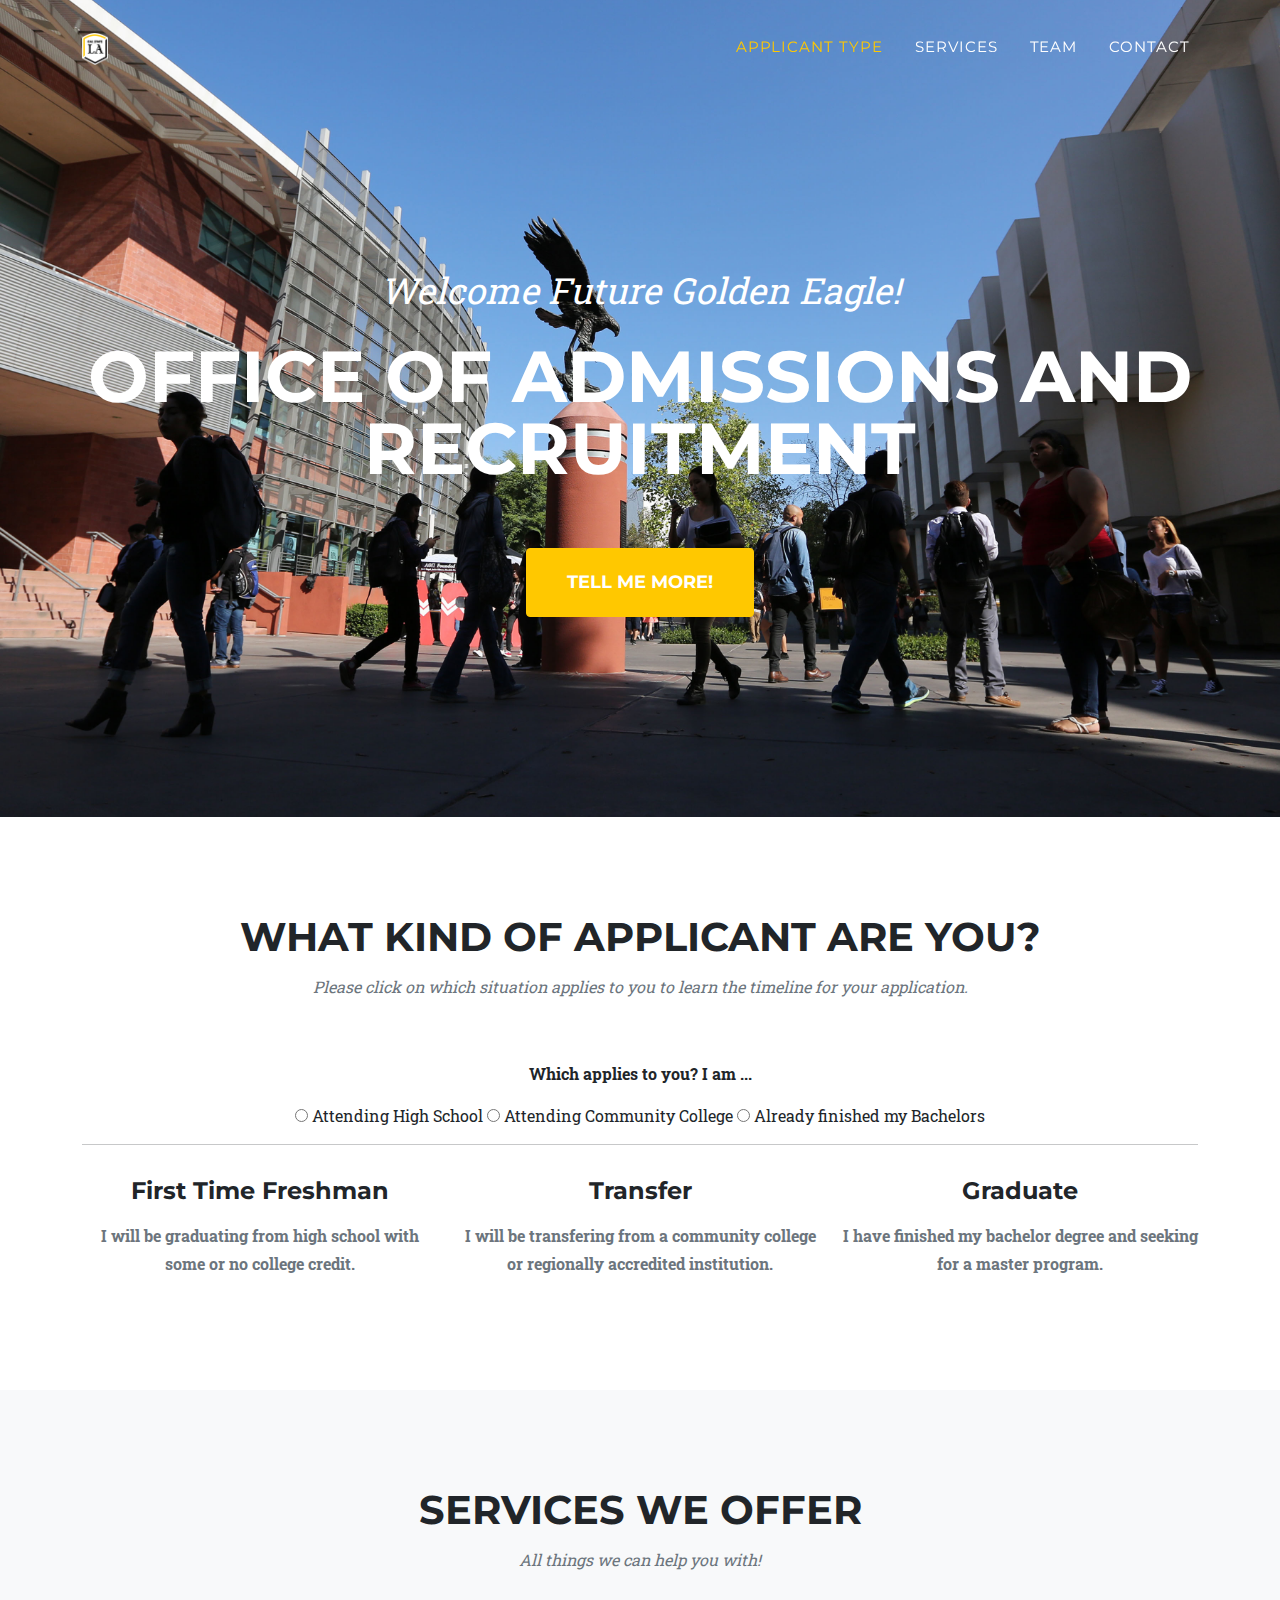
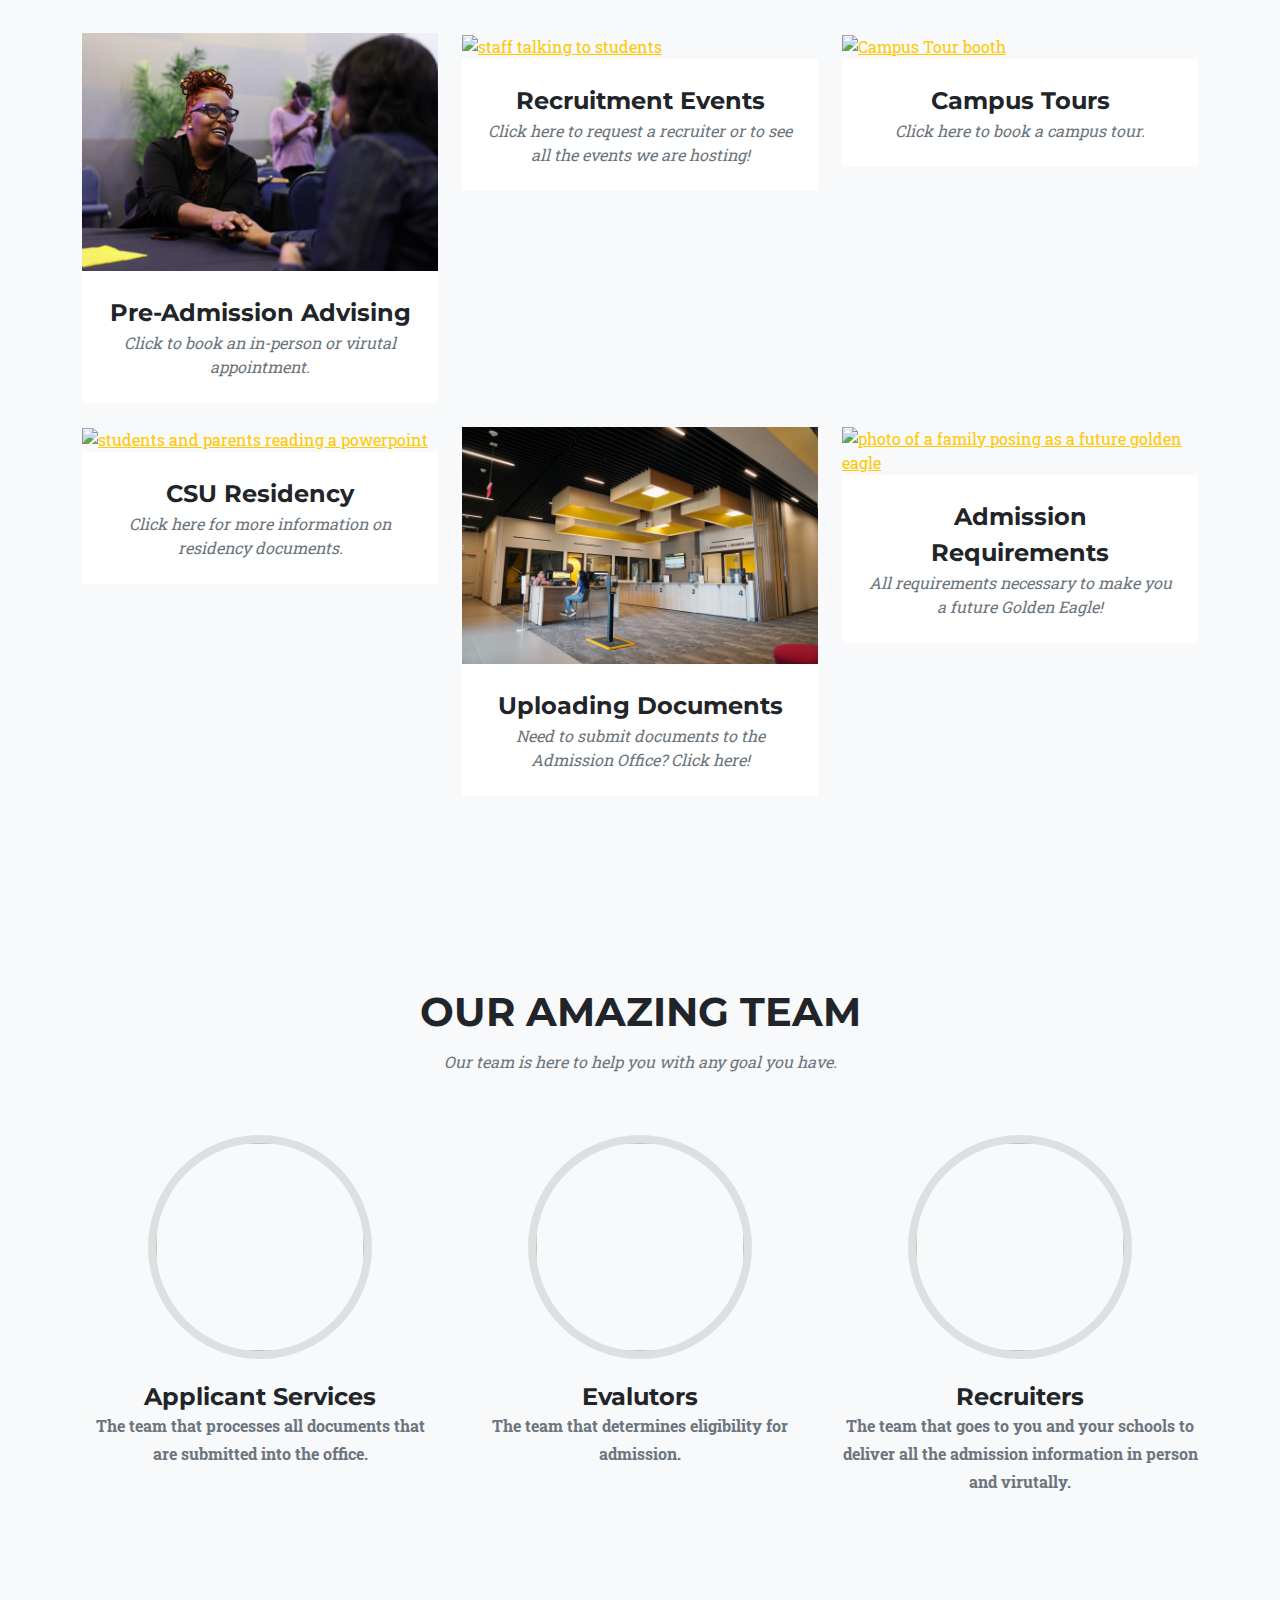
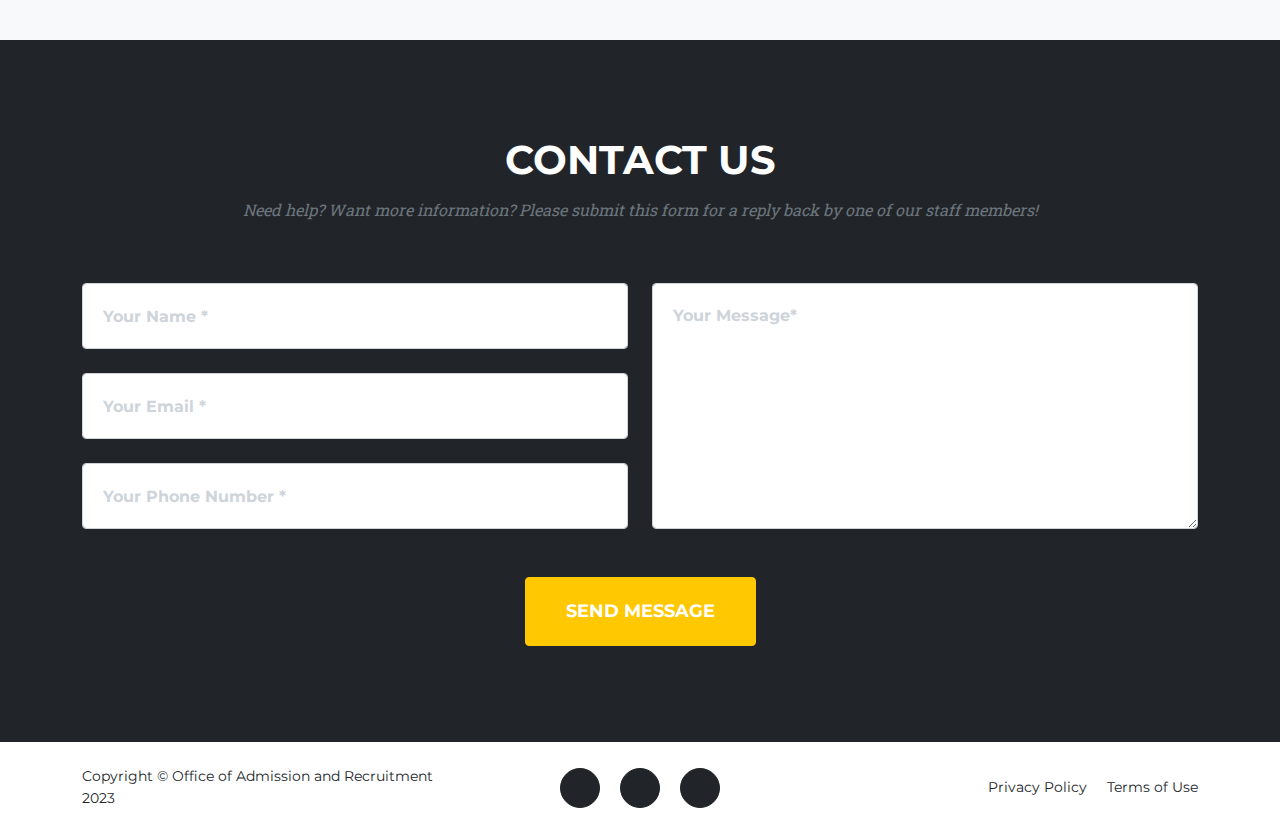
==== commit 07ac8c70: "Update index.html" ====
--- a/index.html
+++ b/index.html
@@ -58,14 +58,14 @@
                         <input type="radio" name="tab" value="hs" onclick="show1();" />
                         Attending High School
                         <input type="radio" name="tab" value="cc" onclick="show1();" />
-                        Attending Community College/Regionally Accredited institution
+                        Attending Community College
                         <input type="radio" name="tab" value="finished" onclick="show1();" />
                         Already finished my Bachelors <hr>
                         <div id="div1" class="hide">
                             <p>Okay Cool! You are a first time freshman! Please make sure you meet the A-G and GPA requirements.</p><hr>
                         </div>
                         <div id="div2" class="hide">
-                            <p>Will you have 60 transferable units?</p>
+                            <p>Will you have 60 transferable units from a regionally accredited institution?</p>
                             <input type="radio" name="transfer" value="yes" onclick="show2();" />
                             Yes
                             <input type="radio" name="transfer" value="no" onclick="show2();" />
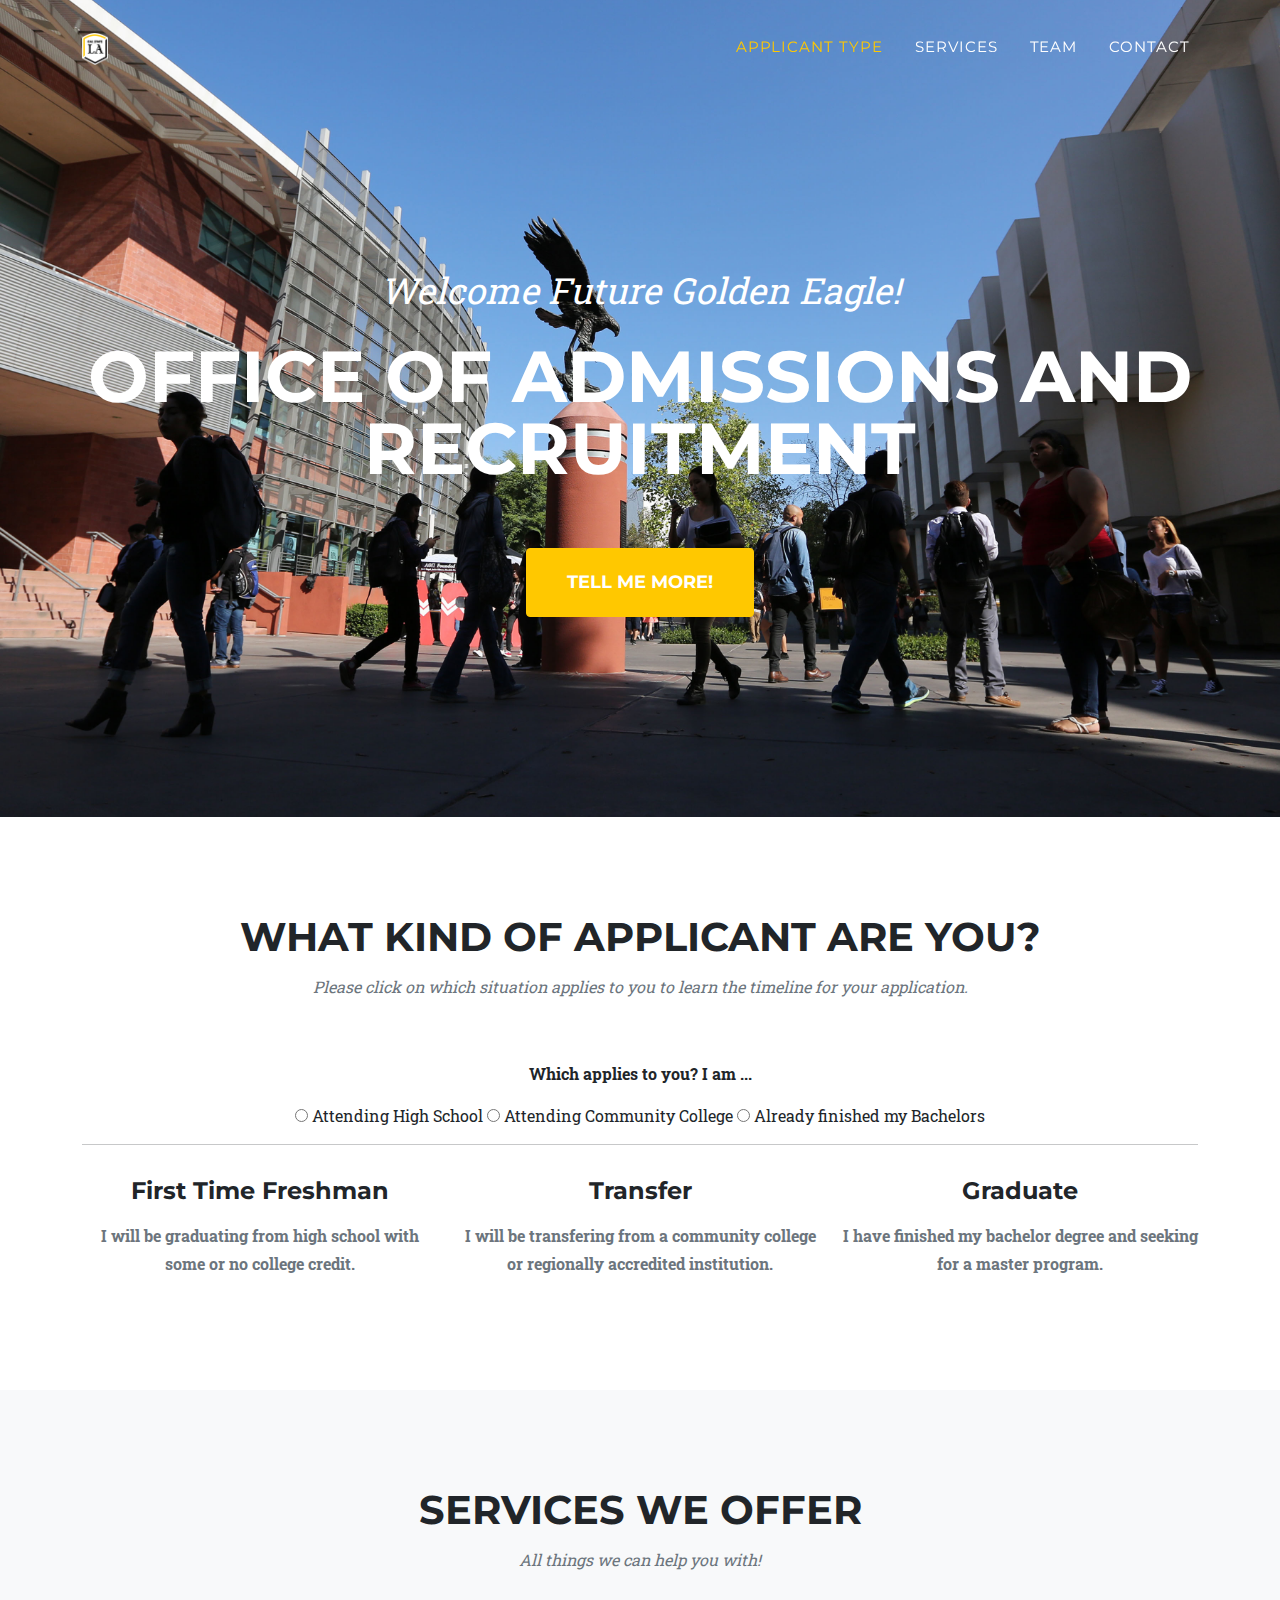
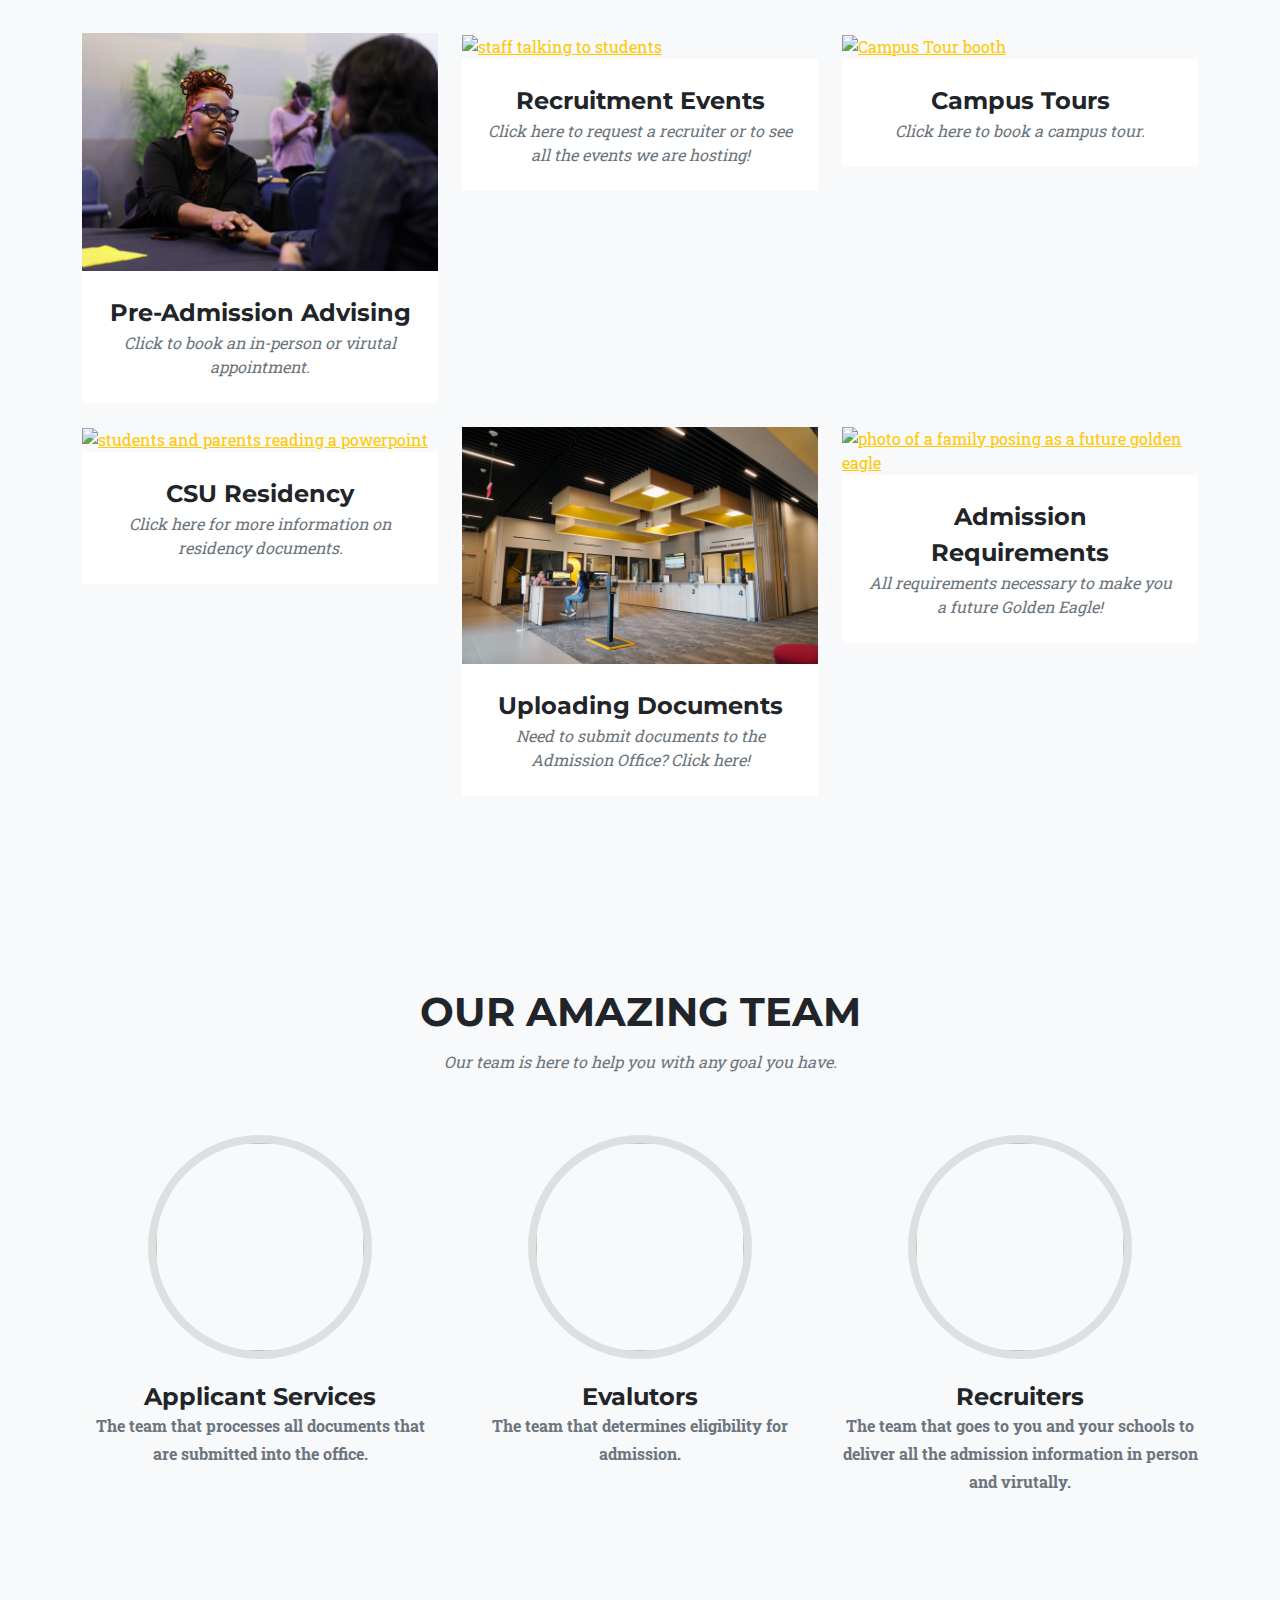
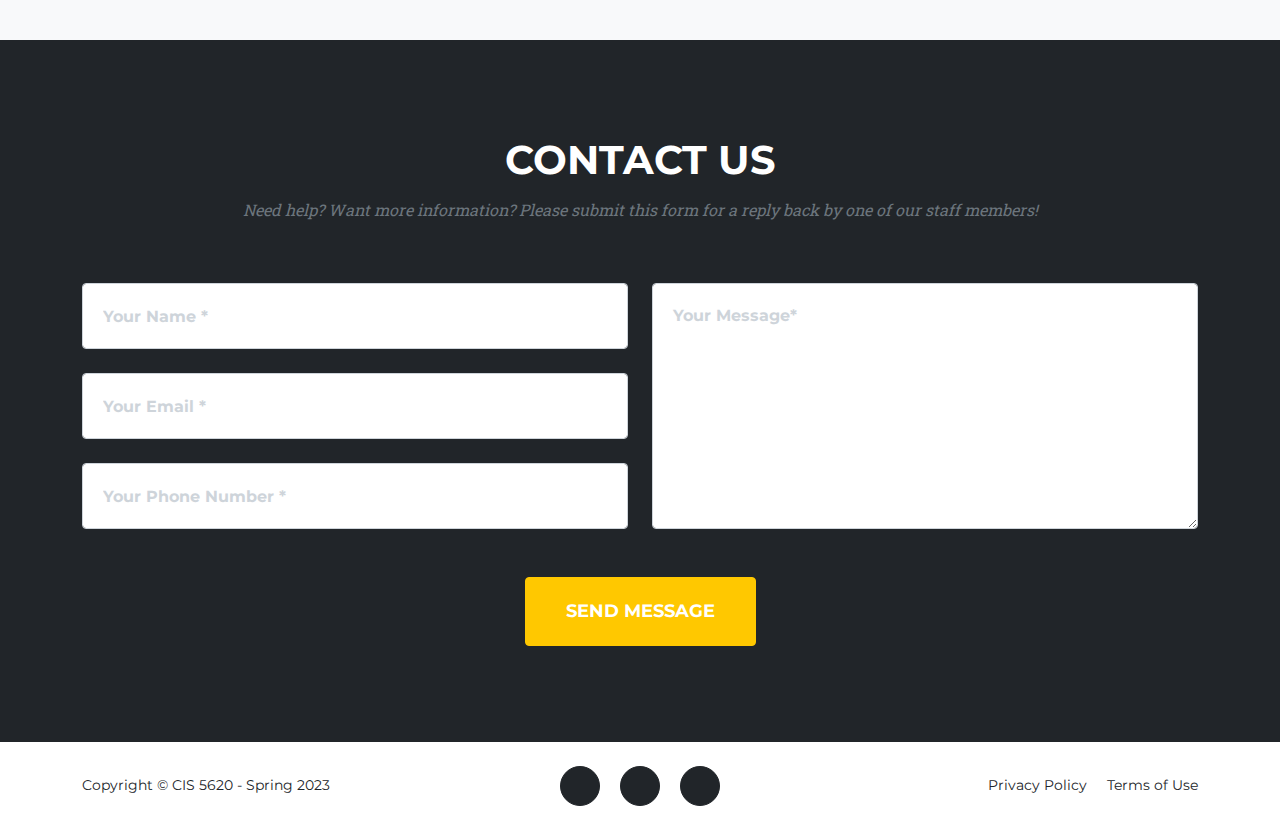
==== commit bd11b646: "Update index.html" ====
--- a/index.html
+++ b/index.html
@@ -302,7 +302,7 @@
         <footer class="footer py-4">
             <div class="container">
                 <div class="row align-items-center">
-                    <div class="col-lg-4 text-lg-start">Copyright &copy; Office of Admission and Recruitment 2023</div>
+                    <div class="col-lg-4 text-lg-start">Copyright &copy; CIS 5620 - Spring 2023</div>
                     <div class="col-lg-4 my-3 my-lg-0">
                         <a class="btn btn-dark btn-social mx-2" href="#!" aria-label="Twitter"><i class="fab fa-twitter"></i></a>
                         <a class="btn btn-dark btn-social mx-2" href="#!" aria-label="Facebook"><i class="fab fa-facebook-f"></i></a>
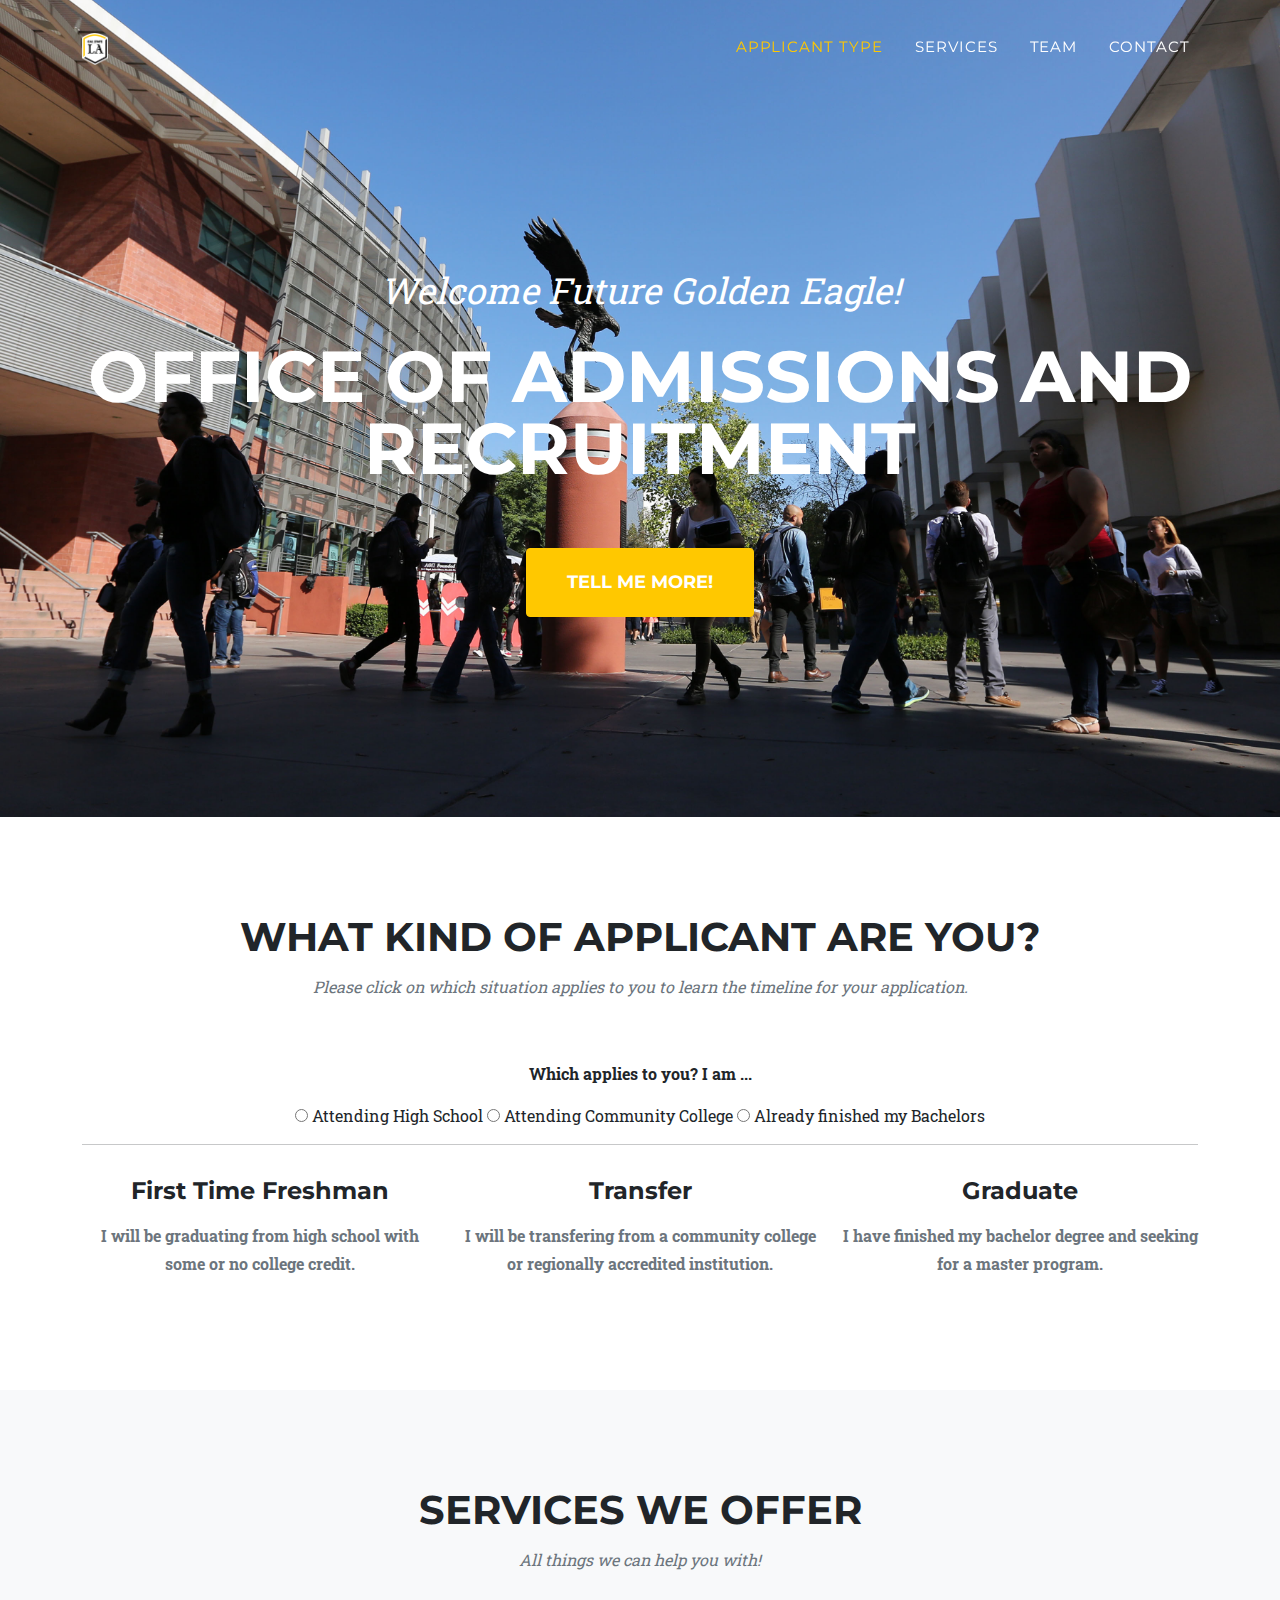
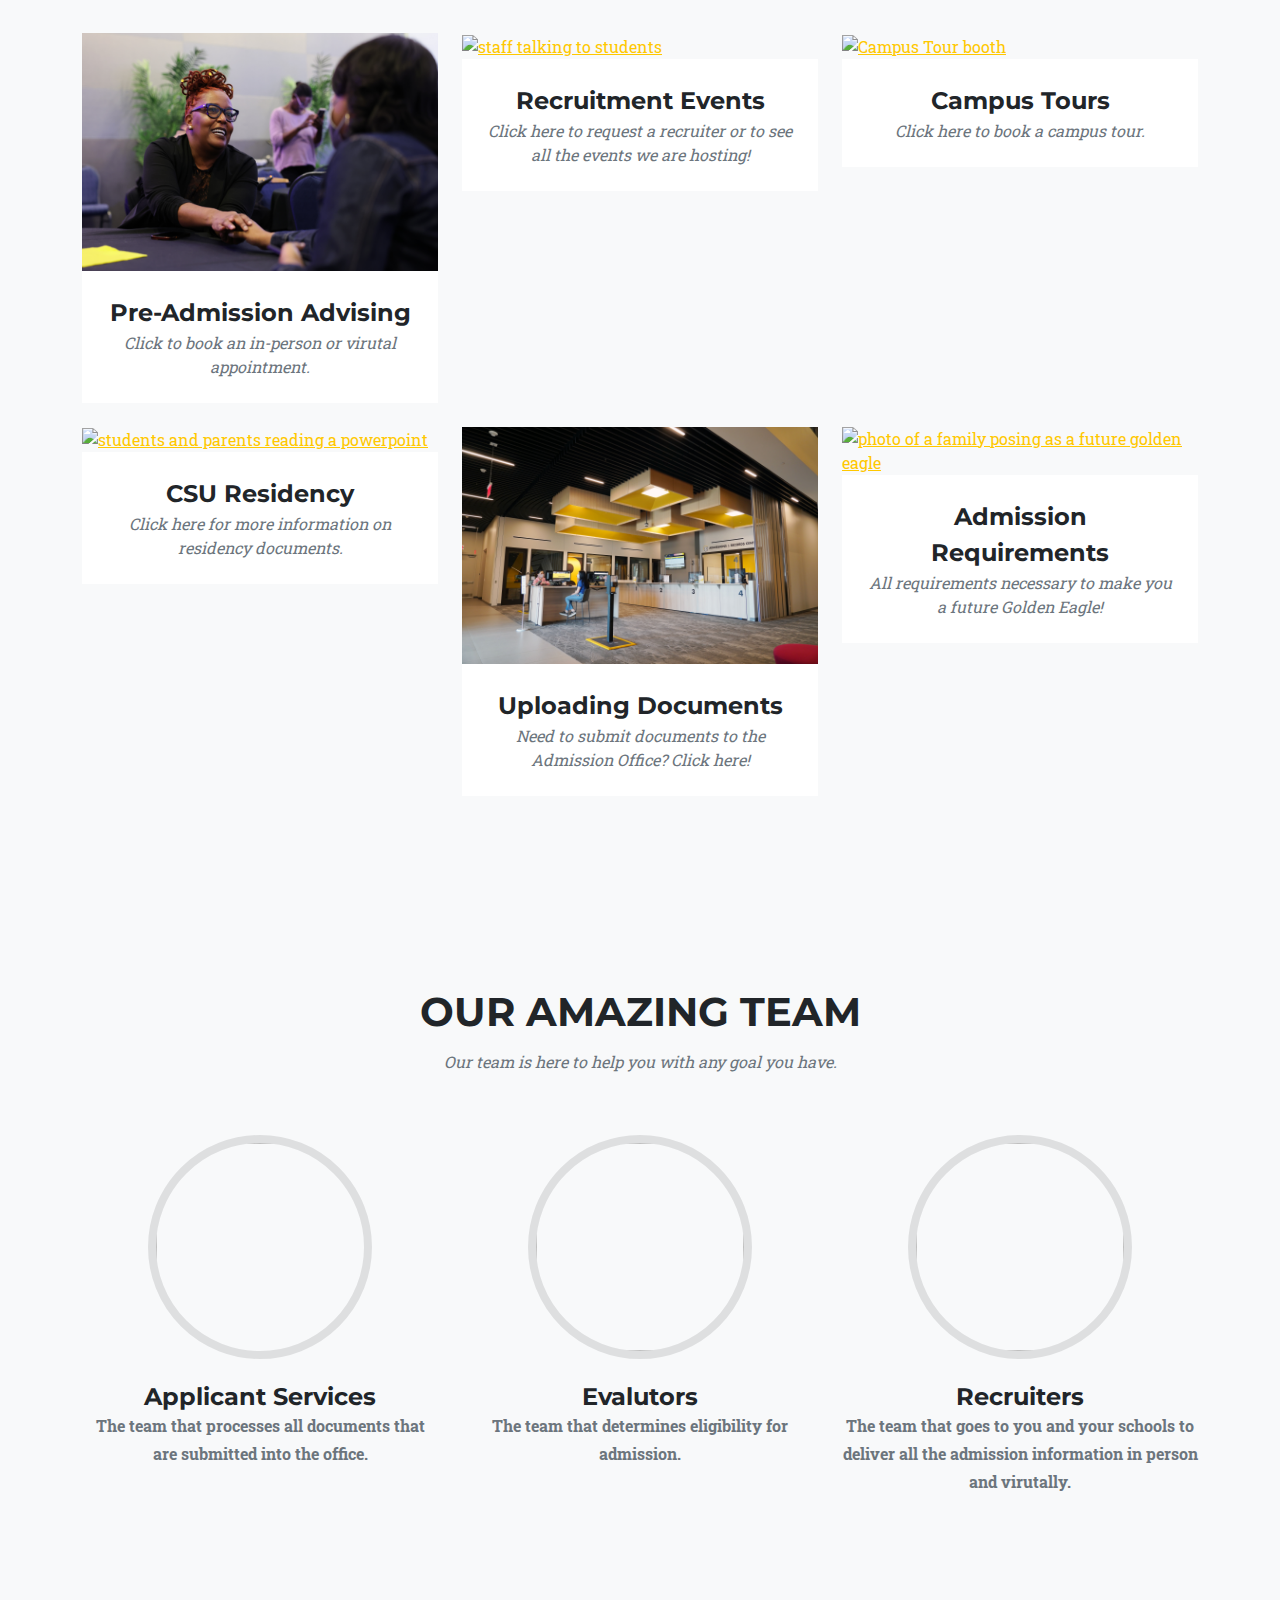
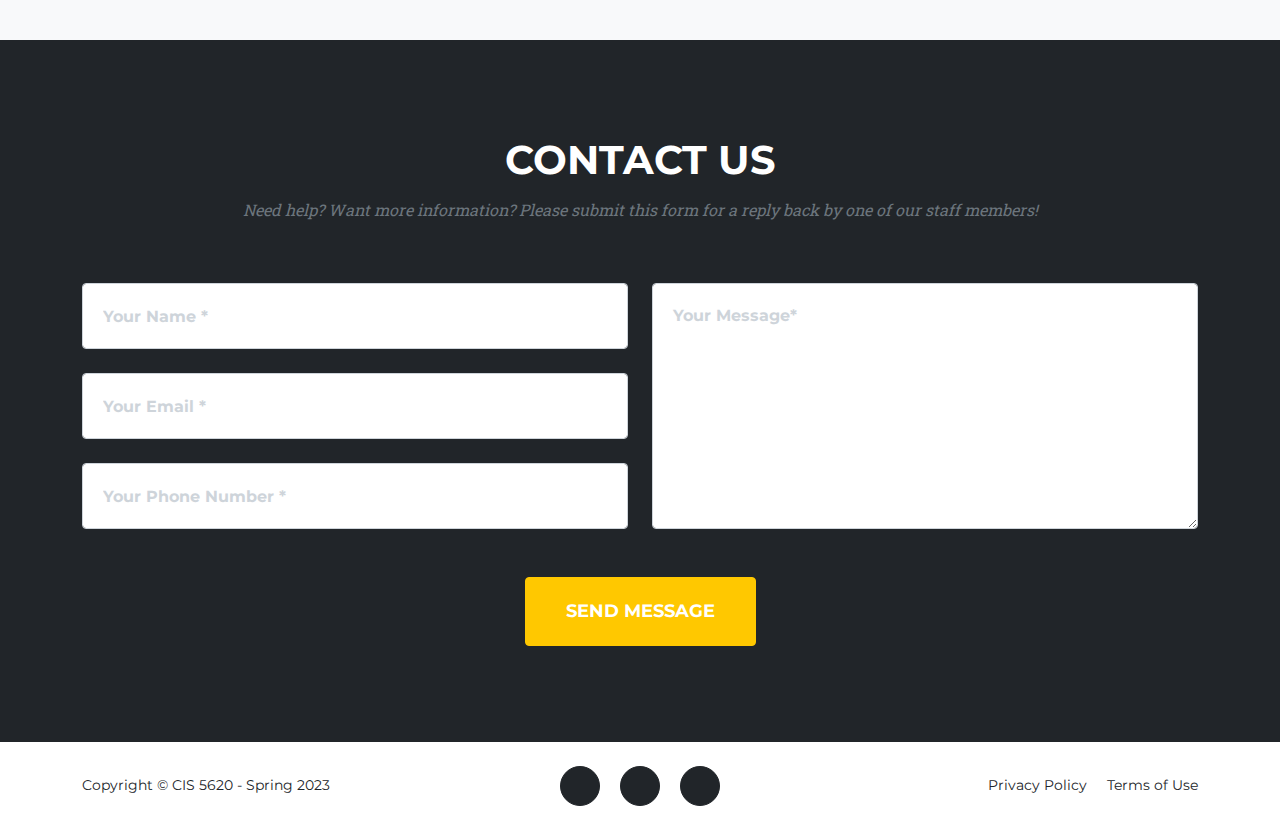
==== commit 09eddac0: "Update index.html" ====
--- a/index.html
+++ b/index.html
@@ -231,7 +231,7 @@
                 <div class="row">
                     <div class="col-lg-4">
                         <div class="team-member">
-                            <img class="mx-auto rounded-circle"  />
+                            <img class="mx-auto rounded-circle" src="img/eagle1.JPG" />
                             <h4>Applicant Services</h4>
                             <p class="text-muted">The team that processes all documents that are submitted into the office.</p>
                         </div>
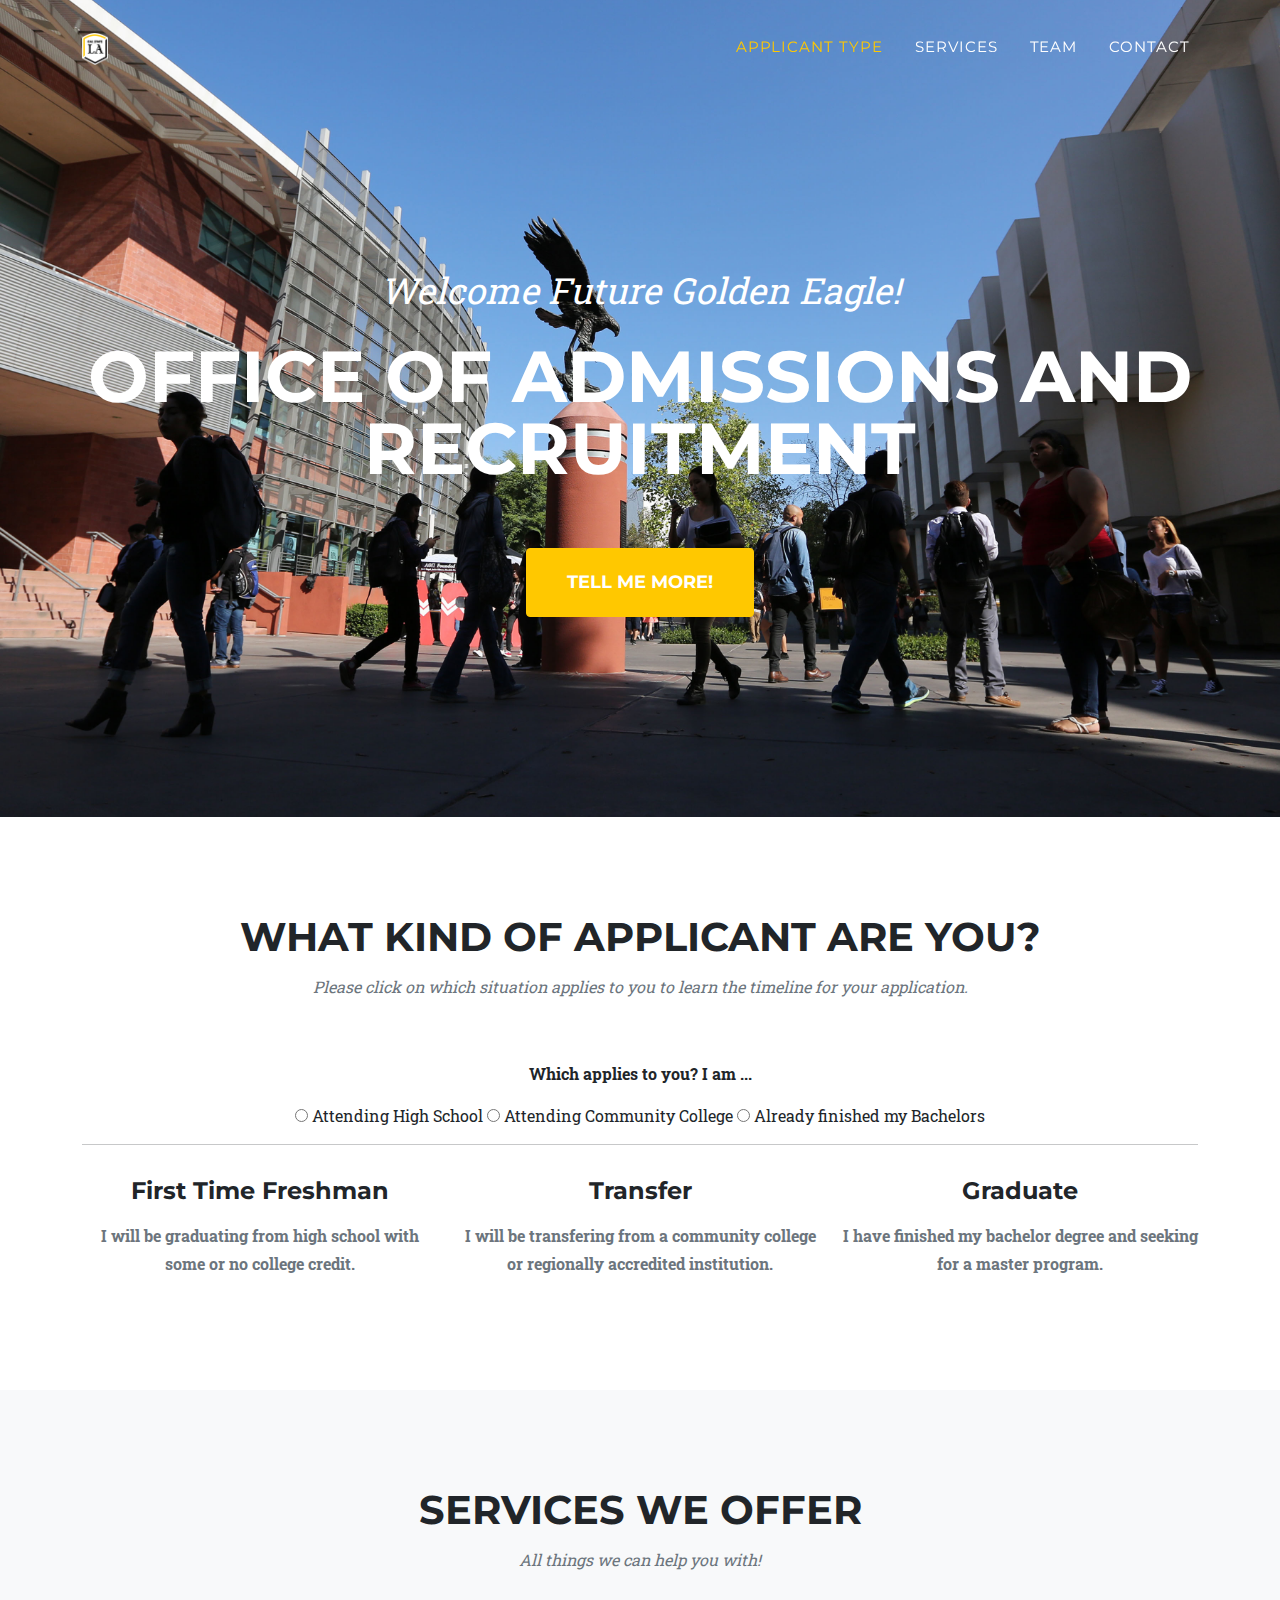
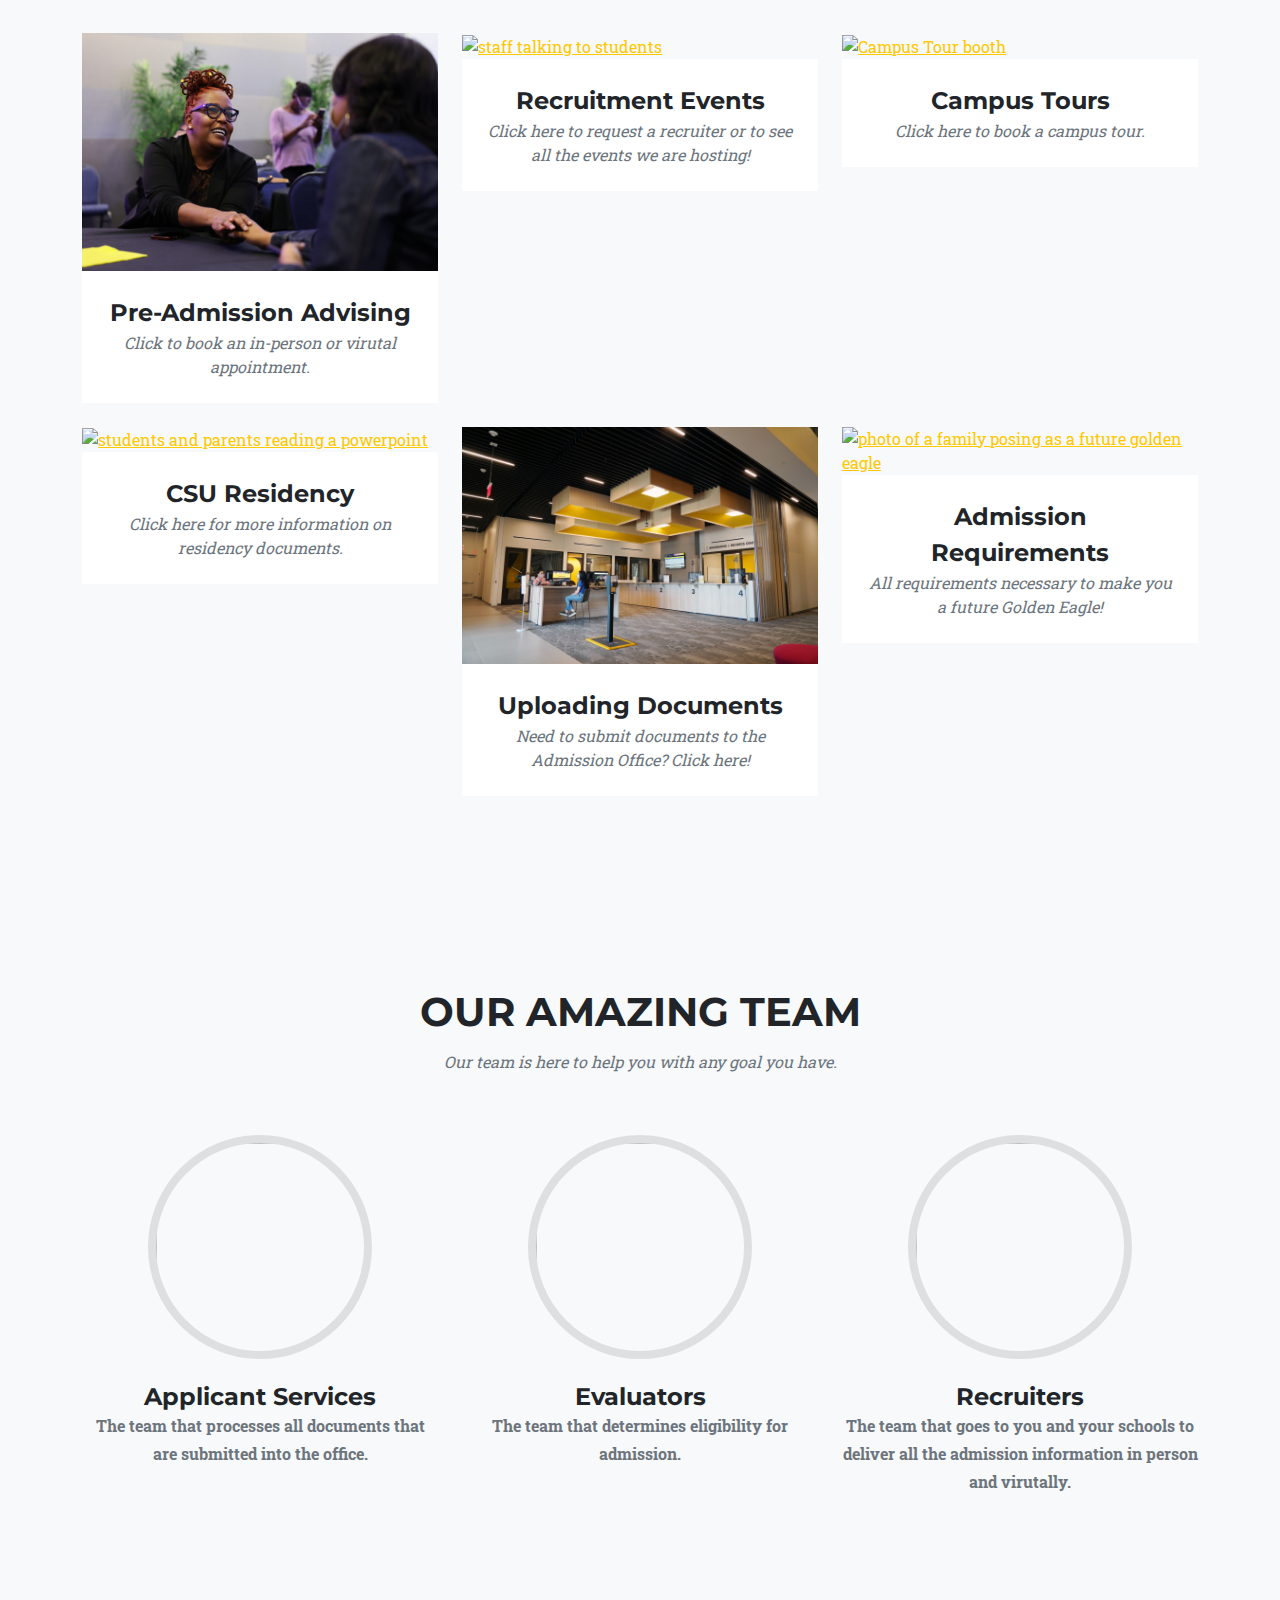
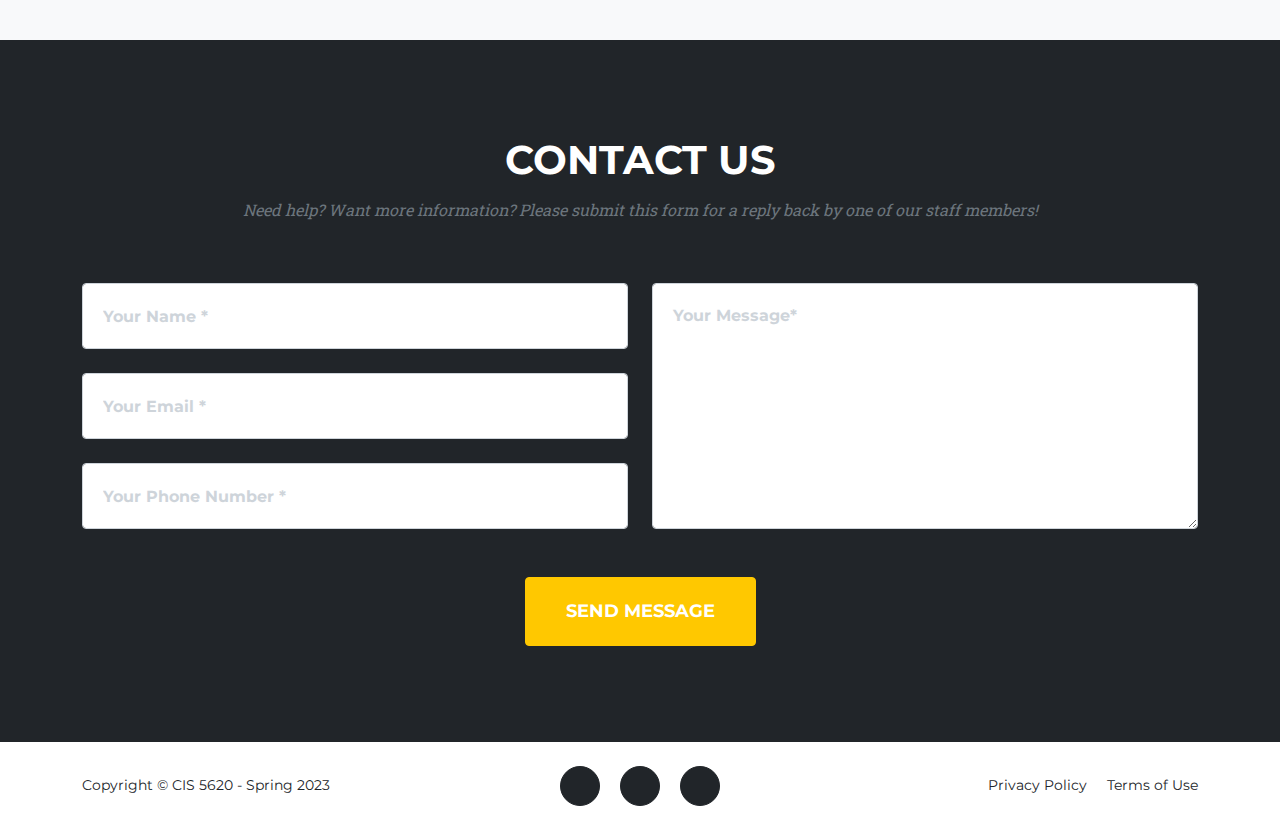
==== commit fee10179: "Update index.html" ====
--- a/index.html
+++ b/index.html
@@ -238,15 +238,15 @@
                     </div>
                     <div class="col-lg-4">
                         <div class="team-member">
-                            <img class="mx-auto rounded-circle"/>
-                            <h4>Evalutors</h4>
+                            <img class="mx-auto rounded-circle" src="img/eagle2.JPG"/>
+                            <h4>Evaluators</h4>
                             <p class="text-muted">The team that determines eligibility for admission.</p>
 
                         </div>
                     </div>
                     <div class="col-lg-4">
                         <div class="team-member">
-                            <img class="mx-auto rounded-circle" />
+                            <img class="mx-auto rounded-circle" src="img/eagle3.JPG" />
                             <h4>Recruiters</h4>
                             <p class="text-muted">The team that goes to you and your schools to deliver all the admission information in person and virutally.  </p>
                         </div>
